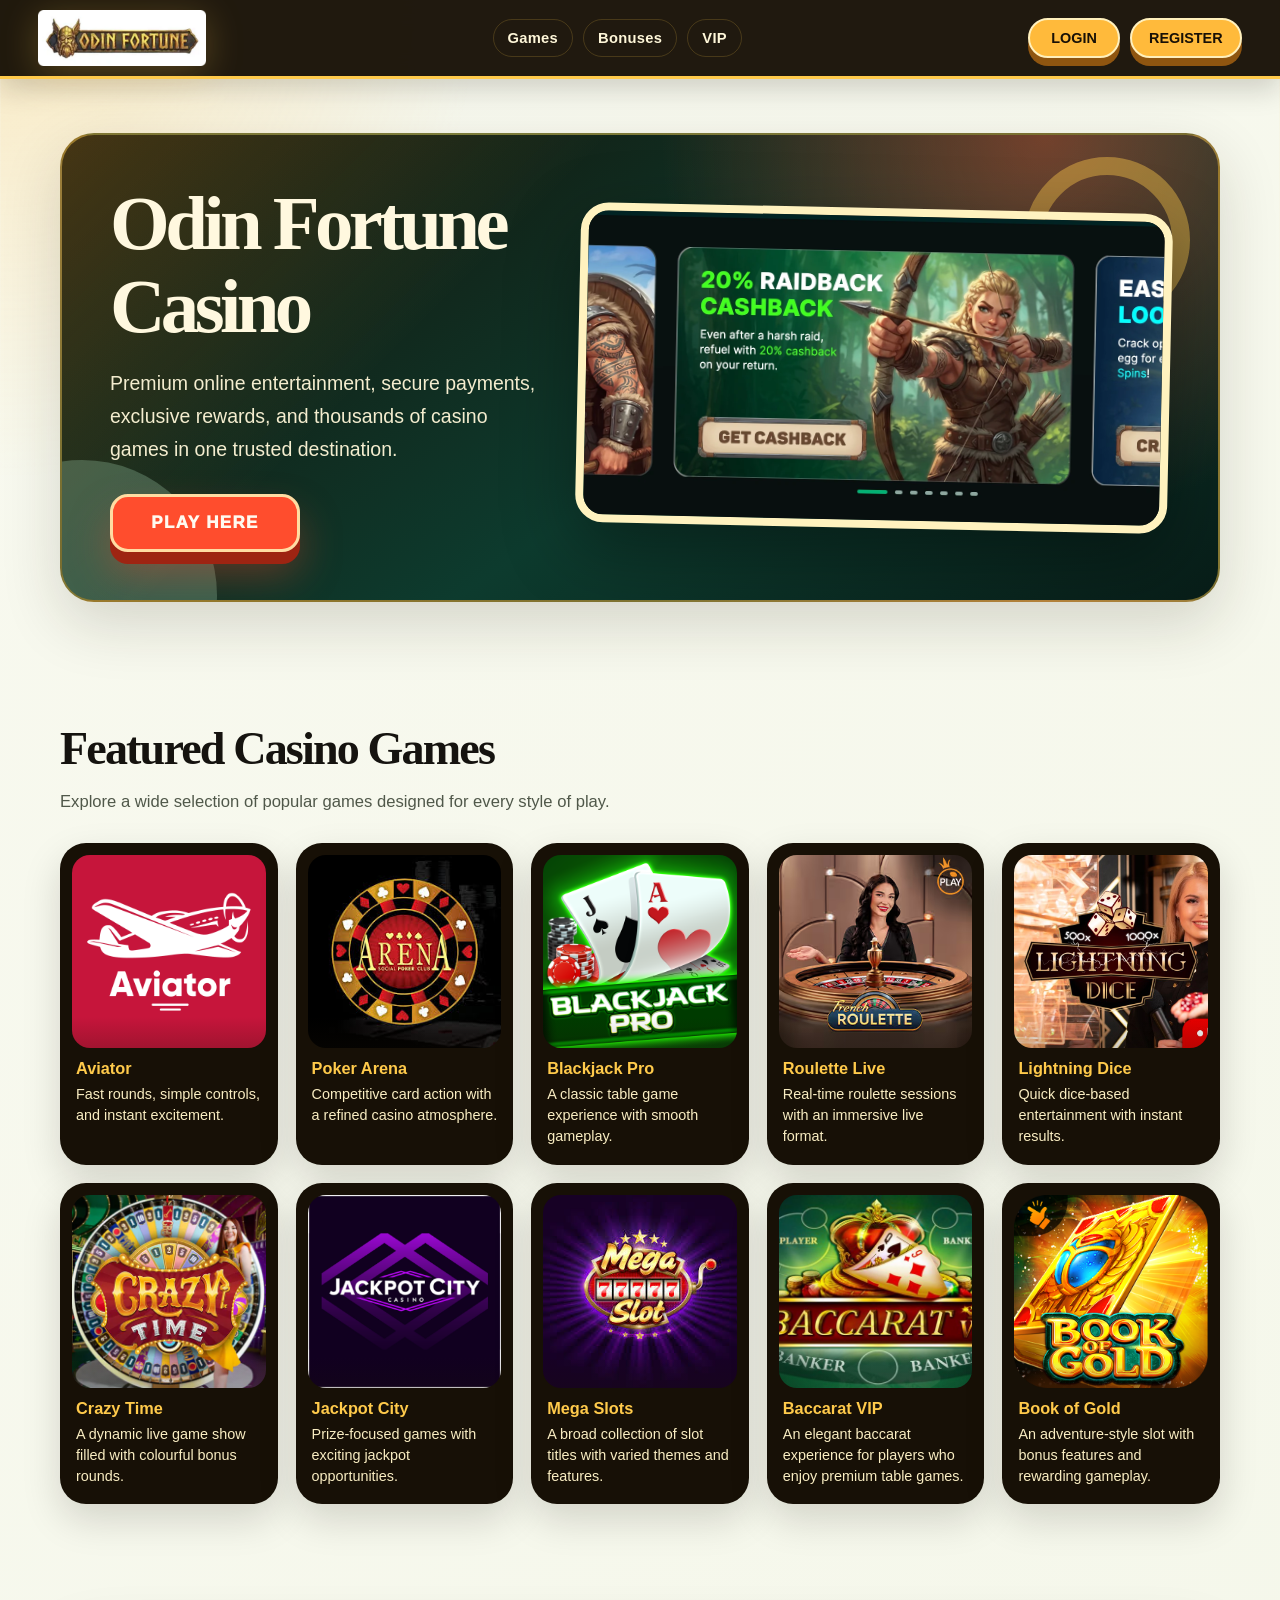
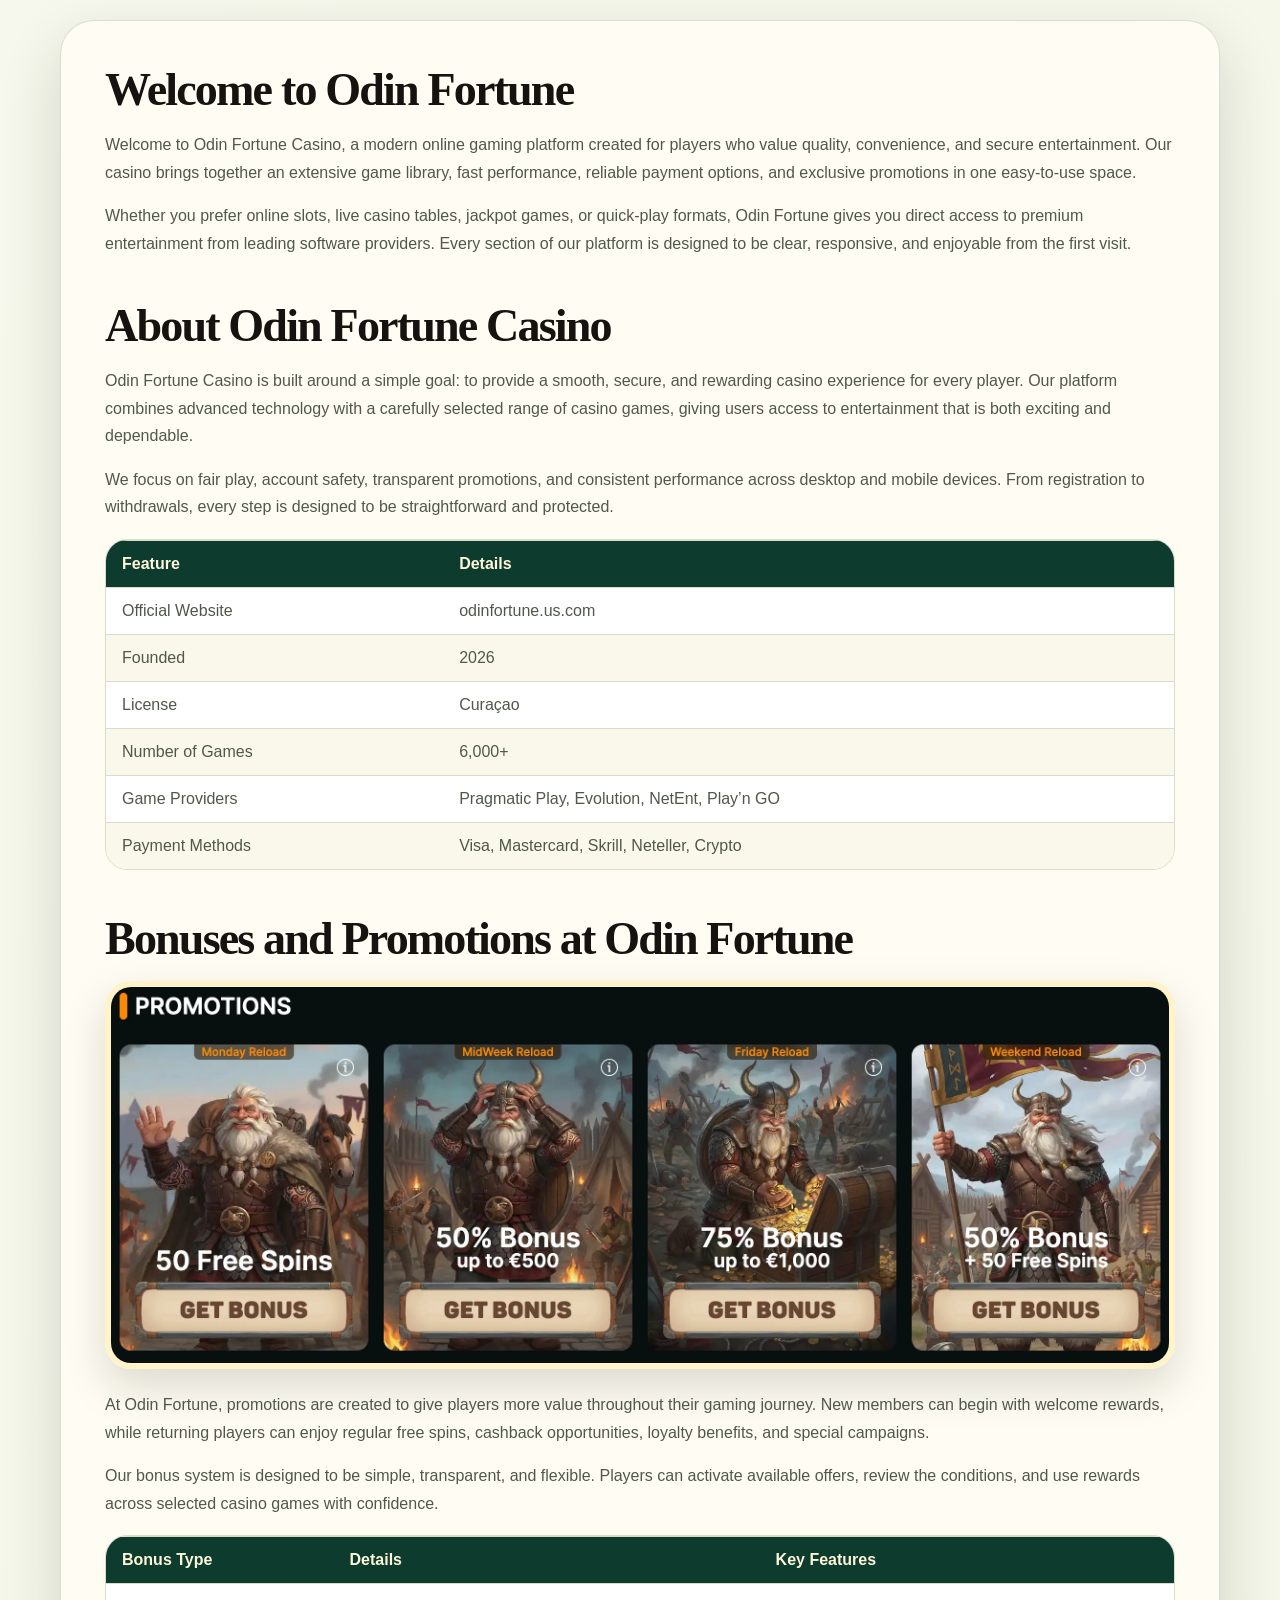
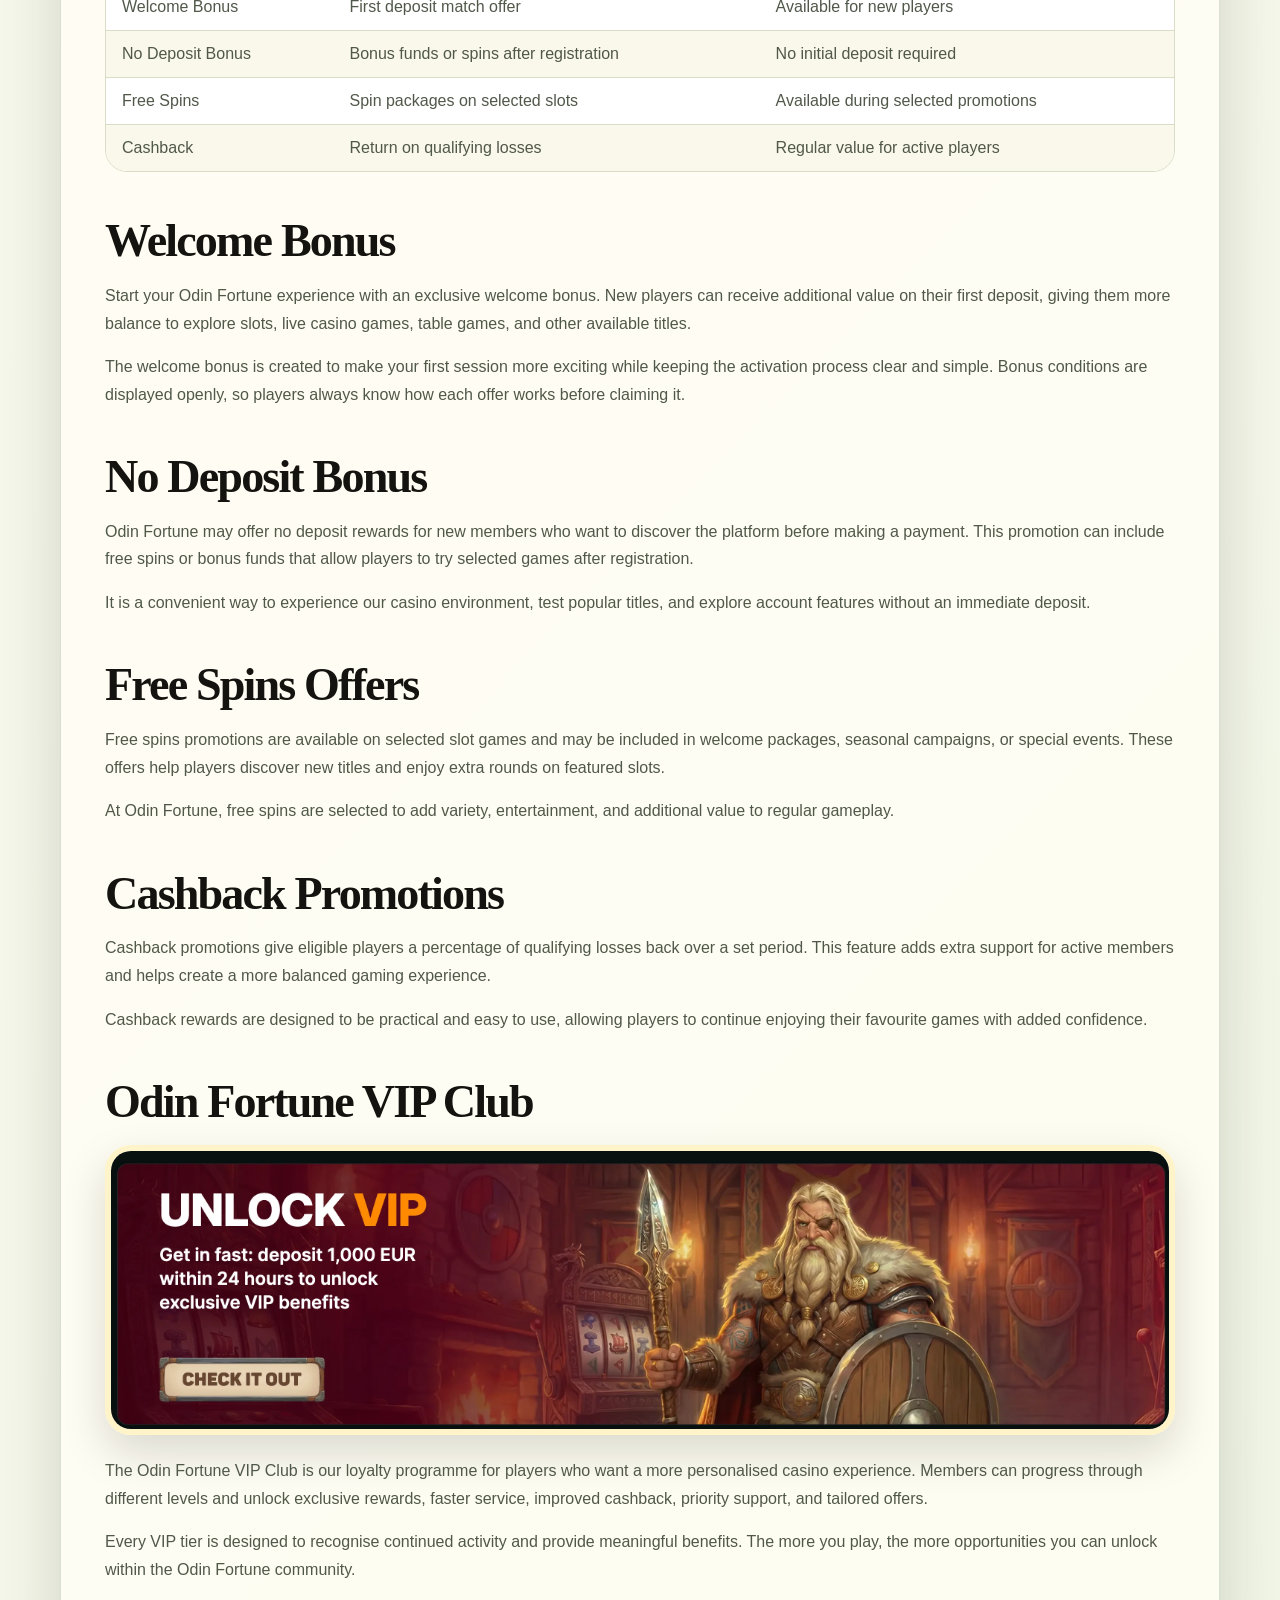
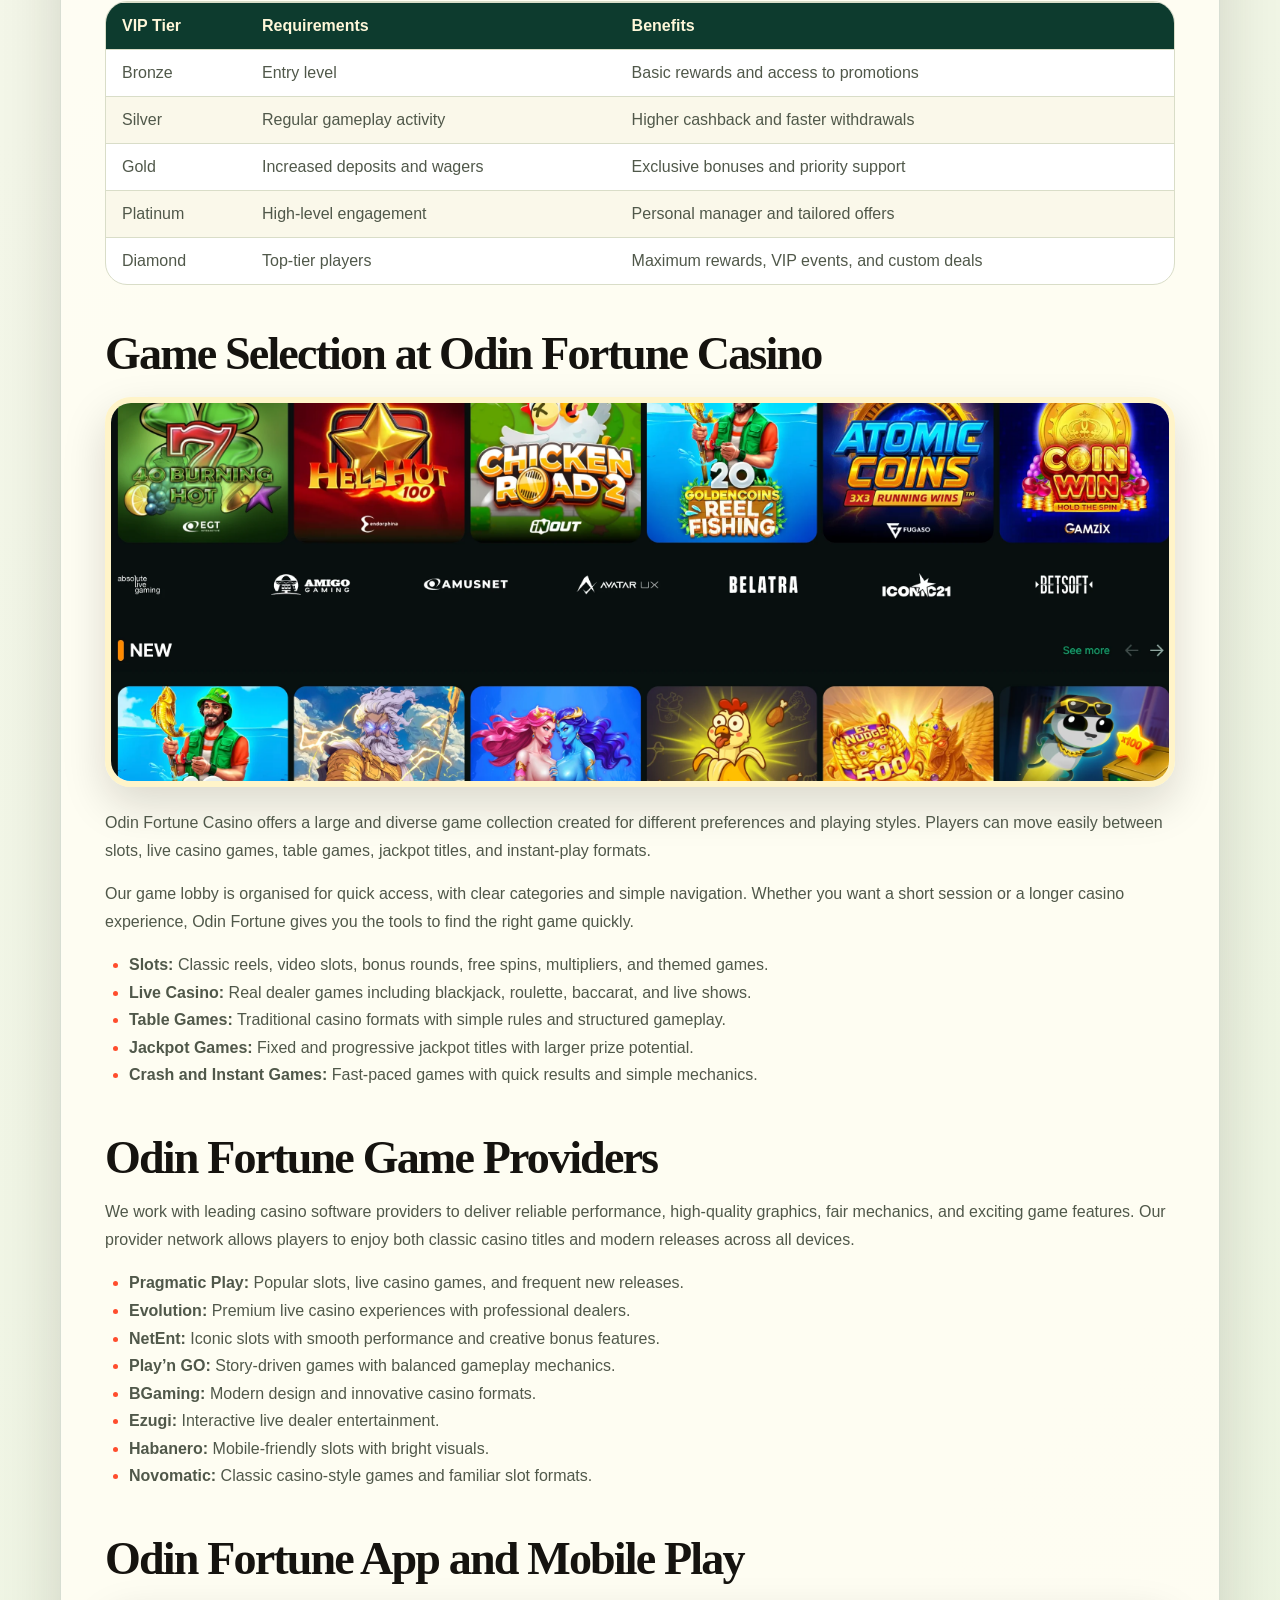
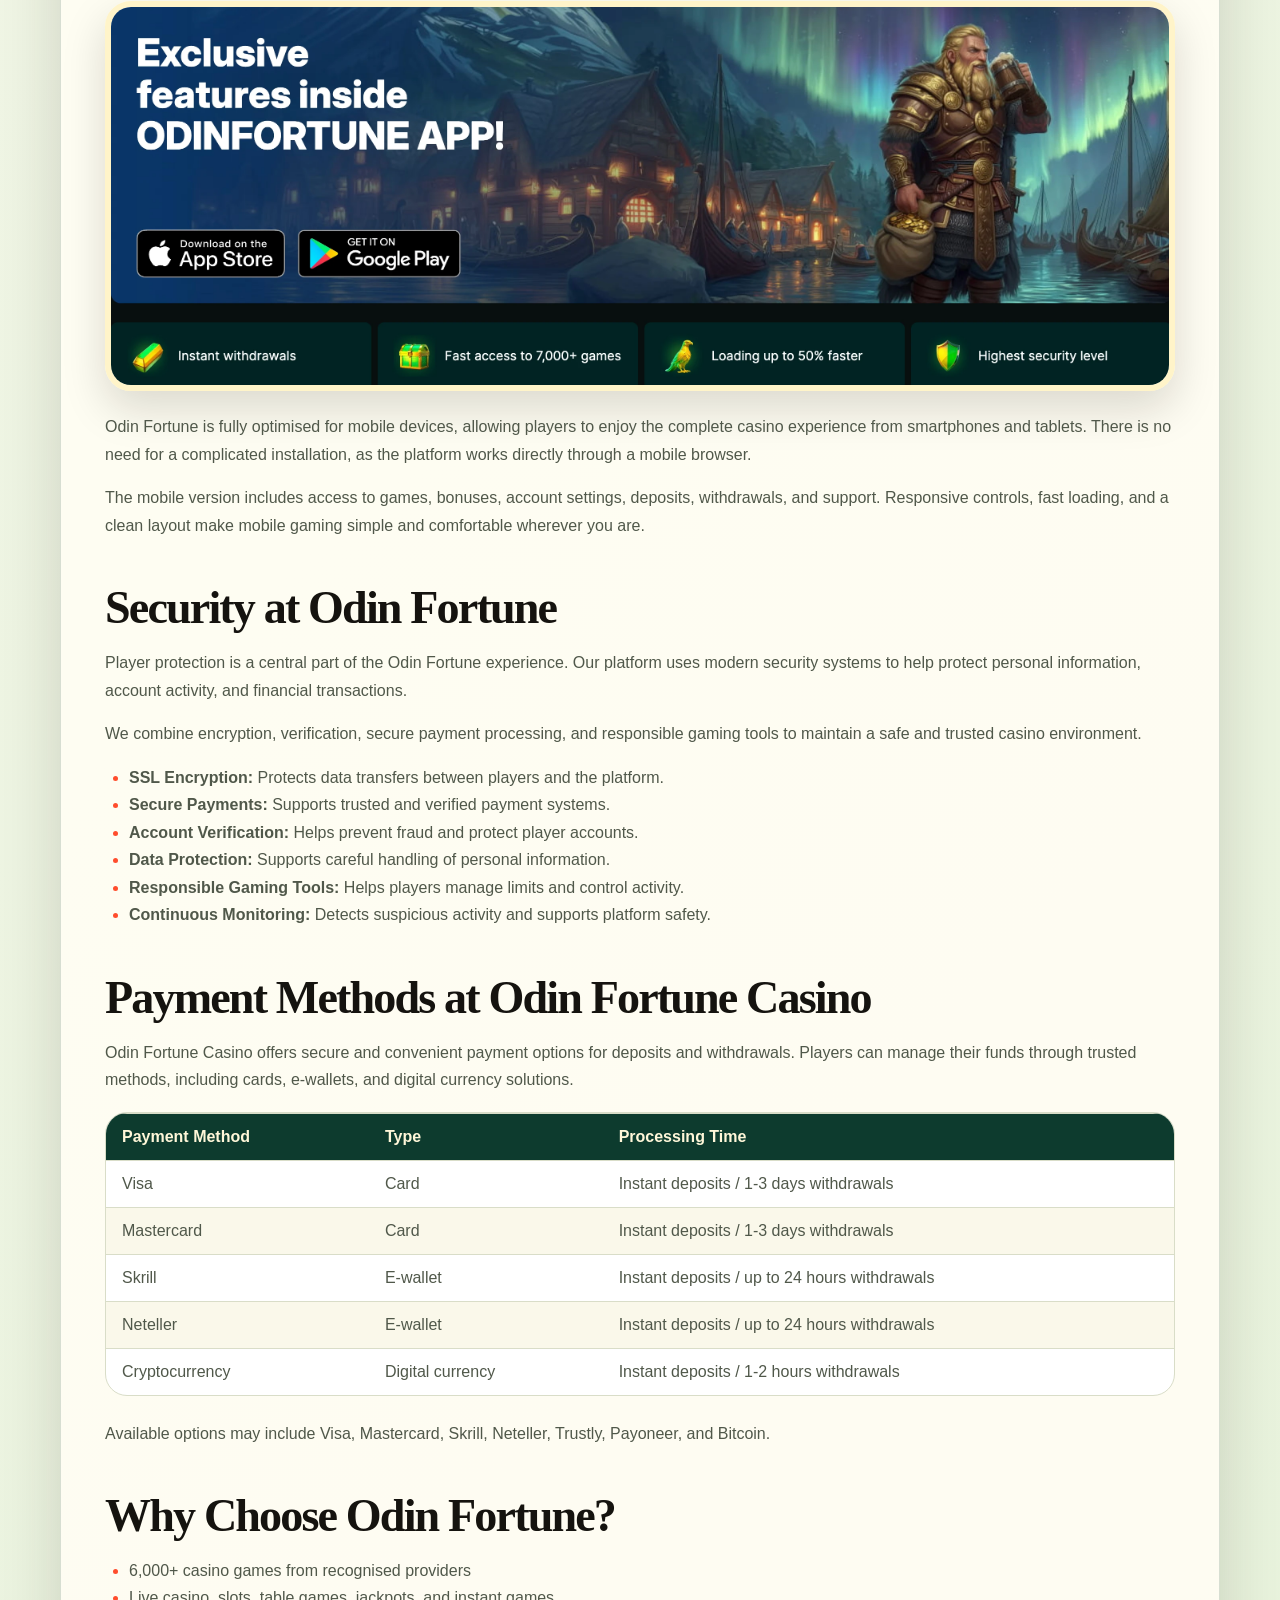
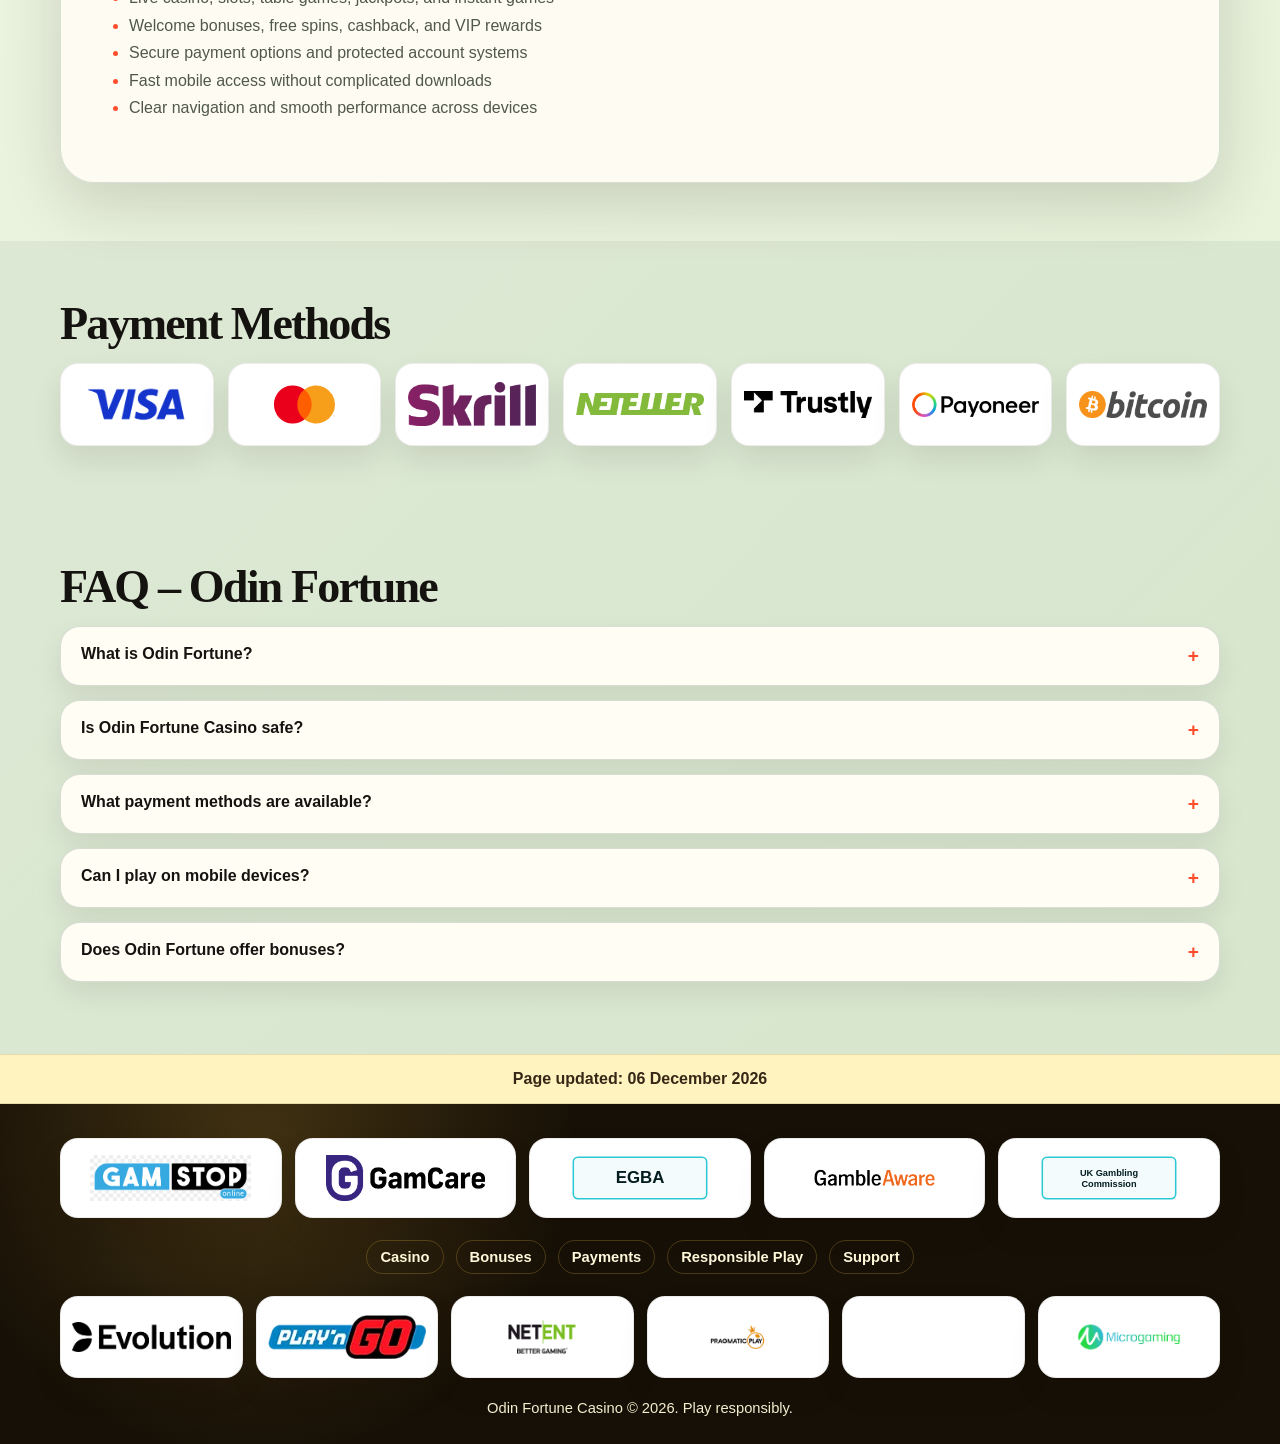
==== en-gb/index.html @ dbdcb229 "feat: publish Odin Fortune casino drop2" ====
<!DOCTYPE html>
<html lang="en">
<head>
  <meta charset="UTF-8">
  <meta name="viewport" content="width=device-width, initial-scale=1.0">
  <meta name="description" content="Premium online entertainment, secure payments, exclusive rewards, and thousands of casino games in one trusted destination.">
  <title>Odin Fortune Casino Official</title>
  <link rel="canonical" href="/en-gb/">
  <link rel="icon" type="image/x-icon" href="../odinfortune images/favicon_1768570537.ico">
  <link rel="stylesheet" href="../styles.css">
</head>
<body>
  <header class="site-header">
    <div class="header-inner">
      <a href="/go/" class="logo-link" aria-label="Odin Fortune home">
        <img src="../odinfortune images/odinfortune logo.webp" alt="Odin Fortune Casino logo" class="logo">
      </a>

      <nav class="main-nav" aria-label="Primary navigation">
        <a href="/go/">Games</a>
        <a href="/go/">Bonuses</a>
        <a href="/go/">VIP</a>
      </nav>

      <div class="header-buttons">
        <a id="login" href="/go/" class="header-btn">Login</a>
        <a href="/go/" class="header-btn">Register</a>
      </div>
    </div>
  </header>

  <main>
    <section class="hero">
      <div class="container hero-shell">
        <div class="hero-copy">
          <h1>Odin Fortune Casino</h1>
          <p>Premium online entertainment, secure payments, exclusive rewards, and thousands of casino games in one trusted destination.</p>
          <div class="cta-wrap">
            <a href="/go/" class="cta-btn">Play Here</a>
          </div>
        </div>
        <img src="../odinfortune images/odinfortune.webp" alt="Odin Fortune Casino hero banner" class="hero-banner">
      </div>
    </section>

    <section id="games" class="games-section">
      <div class="container">
        <h2>Featured Casino Games</h2>
        <p class="section-lead">Explore a wide selection of popular games designed for every style of play.</p>
        <div class="games-grid">
          <article class="game-card"><img src="../game images/aviatorlogo.png" alt="Aviator game"><h3>Aviator</h3><p>Fast rounds, simple controls, and instant excitement.</p></article>
          <article class="game-card"><img src="../game images/poker arena.jpeg" alt="Poker Arena game"><h3>Poker Arena</h3><p>Competitive card action with a refined casino atmosphere.</p></article>
          <article class="game-card"><img src="../game images/blackjackpro.png" alt="Blackjack Pro game"><h3>Blackjack Pro</h3><p>A classic table game experience with smooth gameplay.</p></article>
          <article class="game-card"><img src="../game images/roulette live.avif" alt="Roulette Live game"><h3>Roulette Live</h3><p>Real-time roulette sessions with an immersive live format.</p></article>
          <article class="game-card"><img src="../game images/lightning dice.jpg" alt="Lightning Dice game"><h3>Lightning Dice</h3><p>Quick dice-based entertainment with instant results.</p></article>
          <article class="game-card"><img src="../game images/crazytime.webp" alt="Crazy Time game"><h3>Crazy Time</h3><p>A dynamic live game show filled with colourful bonus rounds.</p></article>
          <article class="game-card"><img src="../game images/jackpotcity.webp" alt="Jackpot City game"><h3>Jackpot City</h3><p>Prize-focused games with exciting jackpot opportunities.</p></article>
          <article class="game-card"><img src="../game images/megaslots.jpeg" alt="Mega Slots game"><h3>Mega Slots</h3><p>A broad collection of slot titles with varied themes and features.</p></article>
          <article class="game-card"><img src="../game images/baccaratvip.jpg" alt="Baccarat VIP game"><h3>Baccarat VIP</h3><p>An elegant baccarat experience for players who enjoy premium table games.</p></article>
          <article class="game-card"><img src="../game images/bookofgold.png" alt="Book of Gold game"><h3>Book of Gold</h3><p>An adventure-style slot with bonus features and rewarding gameplay.</p></article>
        </div>
      </div>
    </section>

    <section class="seo-section">
      <div class="container">
        <h2>Welcome to Odin Fortune</h2>
              <p>Welcome to Odin Fortune Casino, a modern online gaming platform created for players who value quality, convenience, and secure entertainment. Our casino brings together an extensive game library, fast performance, reliable payment options, and exclusive promotions in one easy-to-use space.</p>
              <p>Whether you prefer online slots, live casino tables, jackpot games, or quick-play formats, Odin Fortune gives you direct access to premium entertainment from leading software providers. Every section of our platform is designed to be clear, responsive, and enjoyable from the first visit.</p>
        
        <h2>About Odin Fortune Casino</h2>
              <p>Odin Fortune Casino is built around a simple goal: to provide a smooth, secure, and rewarding casino experience for every player. Our platform combines advanced technology with a carefully selected range of casino games, giving users access to entertainment that is both exciting and dependable.</p>
              <p>We focus on fair play, account safety, transparent promotions, and consistent performance across desktop and mobile devices. From registration to withdrawals, every step is designed to be straightforward and protected.</p>
        
        
              <div class="table-wrap">
                  <table>
                <tr>
                  <th>Feature</th>
                  <th>Details</th>
                </tr>
                <tr>
                  <td>Official Website</td>
                  <td>odinfortune.us.com</td>
                </tr>
                <tr>
                  <td>Founded</td>
                  <td>2026</td>
                </tr>
                <tr>
                  <td>License</td>
                  <td>Curaçao</td>
                </tr>
                <tr>
                  <td>Number of Games</td>
                  <td>6,000+</td>
                </tr>
                <tr>
                  <td>Game Providers</td>
                  <td>Pragmatic Play, Evolution, NetEnt, Play’n GO</td>
                </tr>
                <tr>
                  <td>Payment Methods</td>
                  <td>Visa, Mastercard, Skrill, Neteller, Crypto</td>
                </tr>
              </table>
                </div>
        
        <h2>Bonuses and Promotions at Odin Fortune</h2>
                <figure class="content-image-wrap">
                  <img src="../odinfortune images/odinfortune bonuses.webp" alt="Odin Fortune bonuses" class="content-image">
                </figure>
              <p>At Odin Fortune, promotions are created to give players more value throughout their gaming journey. New members can begin with welcome rewards, while returning players can enjoy regular free spins, cashback opportunities, loyalty benefits, and special campaigns.</p>
              <p>Our bonus system is designed to be simple, transparent, and flexible. Players can activate available offers, review the conditions, and use rewards across selected casino games with confidence.</p>
        
        
              <div class="table-wrap">
                  <table>
                <tr>
                  <th>Bonus Type</th>
                  <th>Details</th>
                  <th>Key Features</th>
                </tr>
                <tr>
                  <td>Welcome Bonus</td>
                  <td>First deposit match offer</td>
                  <td>Available for new players</td>
                </tr>
                <tr>
                  <td>No Deposit Bonus</td>
                  <td>Bonus funds or spins after registration</td>
                  <td>No initial deposit required</td>
                </tr>
                <tr>
                  <td>Free Spins</td>
                  <td>Spin packages on selected slots</td>
                  <td>Available during selected promotions</td>
                </tr>
                <tr>
                  <td>Cashback</td>
                  <td>Return on qualifying losses</td>
                  <td>Regular value for active players</td>
                </tr>
              </table>
                </div>
        
        <h2>Welcome Bonus</h2>
              <p>Start your Odin Fortune experience with an exclusive welcome bonus. New players can receive additional value on their first deposit, giving them more balance to explore slots, live casino games, table games, and other available titles.</p>
              <p>The welcome bonus is created to make your first session more exciting while keeping the activation process clear and simple. Bonus conditions are displayed openly, so players always know how each offer works before claiming it.</p>
        
        <h2>No Deposit Bonus</h2>
              <p>Odin Fortune may offer no deposit rewards for new members who want to discover the platform before making a payment. This promotion can include free spins or bonus funds that allow players to try selected games after registration.</p>
              <p>It is a convenient way to experience our casino environment, test popular titles, and explore account features without an immediate deposit.</p>
        
        <h2>Free Spins Offers</h2>
              <p>Free spins promotions are available on selected slot games and may be included in welcome packages, seasonal campaigns, or special events. These offers help players discover new titles and enjoy extra rounds on featured slots.</p>
              <p>At Odin Fortune, free spins are selected to add variety, entertainment, and additional value to regular gameplay.</p>
        
        <h2>Cashback Promotions</h2>
              <p>Cashback promotions give eligible players a percentage of qualifying losses back over a set period. This feature adds extra support for active members and helps create a more balanced gaming experience.</p>
              <p>Cashback rewards are designed to be practical and easy to use, allowing players to continue enjoying their favourite games with added confidence.</p>
        
        <h2>Odin Fortune VIP Club</h2>
                <figure class="content-image-wrap">
                  <img src="../odinfortune images/odinfortune vip club.webp" alt="Odin Fortune VIP Club" class="content-image">
                </figure>
              <p>The Odin Fortune VIP Club is our loyalty programme for players who want a more personalised casino experience. Members can progress through different levels and unlock exclusive rewards, faster service, improved cashback, priority support, and tailored offers.</p>
              <p>Every VIP tier is designed to recognise continued activity and provide meaningful benefits. The more you play, the more opportunities you can unlock within the Odin Fortune community.</p>
        
        
              <div class="table-wrap">
                  <table>
                <tr>
                  <th>VIP Tier</th>
                  <th>Requirements</th>
                  <th>Benefits</th>
                </tr>
                <tr>
                  <td>Bronze</td>
                  <td>Entry level</td>
                  <td>Basic rewards and access to promotions</td>
                </tr>
                <tr>
                  <td>Silver</td>
                  <td>Regular gameplay activity</td>
                  <td>Higher cashback and faster withdrawals</td>
                </tr>
                <tr>
                  <td>Gold</td>
                  <td>Increased deposits and wagers</td>
                  <td>Exclusive bonuses and priority support</td>
                </tr>
                <tr>
                  <td>Platinum</td>
                  <td>High-level engagement</td>
                  <td>Personal manager and tailored offers</td>
                </tr>
                <tr>
                  <td>Diamond</td>
                  <td>Top-tier players</td>
                  <td>Maximum rewards, VIP events, and custom deals</td>
                </tr>
              </table>
                </div>
        
        <h2>Game Selection at Odin Fortune Casino</h2>
                <figure class="content-image-wrap">
                  <img src="../odinfortune images/odinfortune game selection.webp" alt="Odin Fortune game selection" class="content-image">
                </figure>
              <p>Odin Fortune Casino offers a large and diverse game collection created for different preferences and playing styles. Players can move easily between slots, live casino games, table games, jackpot titles, and instant-play formats.</p>
              <p>Our game lobby is organised for quick access, with clear categories and simple navigation. Whether you want a short session or a longer casino experience, Odin Fortune gives you the tools to find the right game quickly.</p>
        
        
              <ul>
                <li><strong>Slots:</strong> Classic reels, video slots, bonus rounds, free spins, multipliers, and themed games.</li>
                <li><strong>Live Casino:</strong> Real dealer games including blackjack, roulette, baccarat, and live shows.</li>
                <li><strong>Table Games:</strong> Traditional casino formats with simple rules and structured gameplay.</li>
                <li><strong>Jackpot Games:</strong> Fixed and progressive jackpot titles with larger prize potential.</li>
                <li><strong>Crash and Instant Games:</strong> Fast-paced games with quick results and simple mechanics.</li>
              </ul>
        
        <h2>Odin Fortune Game Providers</h2>
              <p>We work with leading casino software providers to deliver reliable performance, high-quality graphics, fair mechanics, and exciting game features. Our provider network allows players to enjoy both classic casino titles and modern releases across all devices.</p>
        
        
              <ul>
                <li><strong>Pragmatic Play:</strong> Popular slots, live casino games, and frequent new releases.</li>
                <li><strong>Evolution:</strong> Premium live casino experiences with professional dealers.</li>
                <li><strong>NetEnt:</strong> Iconic slots with smooth performance and creative bonus features.</li>
                <li><strong>Play’n GO:</strong> Story-driven games with balanced gameplay mechanics.</li>
                <li><strong>BGaming:</strong> Modern design and innovative casino formats.</li>
                <li><strong>Ezugi:</strong> Interactive live dealer entertainment.</li>
                <li><strong>Habanero:</strong> Mobile-friendly slots with bright visuals.</li>
                <li><strong>Novomatic:</strong> Classic casino-style games and familiar slot formats.</li>
              </ul>
        
        <h2>Odin Fortune App and Mobile Play</h2>
                <figure class="content-image-wrap">
                  <img src="../odinfortune images/odinfortune app.webp" alt="Odin Fortune mobile app" class="content-image">
                </figure>
              <p>Odin Fortune is fully optimised for mobile devices, allowing players to enjoy the complete casino experience from smartphones and tablets. There is no need for a complicated installation, as the platform works directly through a mobile browser.</p>
              <p>The mobile version includes access to games, bonuses, account settings, deposits, withdrawals, and support. Responsive controls, fast loading, and a clean layout make mobile gaming simple and comfortable wherever you are.</p>
        
        <h2>Security at Odin Fortune</h2>
              <p>Player protection is a central part of the Odin Fortune experience. Our platform uses modern security systems to help protect personal information, account activity, and financial transactions.</p>
              <p>We combine encryption, verification, secure payment processing, and responsible gaming tools to maintain a safe and trusted casino environment.</p>
        
        
              <ul>
                <li><strong>SSL Encryption:</strong> Protects data transfers between players and the platform.</li>
                <li><strong>Secure Payments:</strong> Supports trusted and verified payment systems.</li>
                <li><strong>Account Verification:</strong> Helps prevent fraud and protect player accounts.</li>
                <li><strong>Data Protection:</strong> Supports careful handling of personal information.</li>
                <li><strong>Responsible Gaming Tools:</strong> Helps players manage limits and control activity.</li>
                <li><strong>Continuous Monitoring:</strong> Detects suspicious activity and supports platform safety.</li>
              </ul>
        
        <h2>Payment Methods at Odin Fortune Casino</h2>
              <p>Odin Fortune Casino offers secure and convenient payment options for deposits and withdrawals. Players can manage their funds through trusted methods, including cards, e-wallets, and digital currency solutions.</p>
        
        
              <div class="table-wrap">
                  <table>
                <tr>
                  <th>Payment Method</th>
                  <th>Type</th>
                  <th>Processing Time</th>
                </tr>
                <tr>
                  <td>Visa</td>
                  <td>Card</td>
                  <td>Instant deposits / 1-3 days withdrawals</td>
                </tr>
                <tr>
                  <td>Mastercard</td>
                  <td>Card</td>
                  <td>Instant deposits / 1-3 days withdrawals</td>
                </tr>
                <tr>
                  <td>Skrill</td>
                  <td>E-wallet</td>
                  <td>Instant deposits / up to 24 hours withdrawals</td>
                </tr>
                <tr>
                  <td>Neteller</td>
                  <td>E-wallet</td>
                  <td>Instant deposits / up to 24 hours withdrawals</td>
                </tr>
                <tr>
                  <td>Cryptocurrency</td>
                  <td>Digital currency</td>
                  <td>Instant deposits / 1-2 hours withdrawals</td>
                </tr>
              </table>
                </div>
        
        
              <p>Available options may include Visa, Mastercard, Skrill, Neteller, Trustly, Payoneer, and Bitcoin.</p>
        
        <h2>Why Choose Odin Fortune?</h2>
              <ul>
                <li>6,000+ casino games from recognised providers</li>
                <li>Live casino, slots, table games, jackpots, and instant games</li>
                <li>Welcome bonuses, free spins, cashback, and VIP rewards</li>
                <li>Secure payment options and protected account systems</li>
                <li>Fast mobile access without complicated downloads</li>
                <li>Clear navigation and smooth performance across devices</li>
              </ul>
      </div>
    </section>

    <section id="payments" class="payments-section">
      <div class="container">
        <h2>Payment Methods</h2>
        <div class="payments-grid">
          <img src="../payment methods/visa-method.png" alt="Visa">
          <img src="../payment methods/mastercard-method.svg" alt="Mastercard">
          <img src="../payment methods/skrill-method.png" alt="Skrill">
          <img src="../payment methods/neteller-method.png" alt="Neteller">
          <img src="../payment methods/trustly-method.webp" alt="Trustly">
          <img src="../payment methods/payoneer-method.png" alt="Payoneer">
          <img src="../payment methods/bitcoin-method.png" alt="Bitcoin">
        </div>
      </div>
    </section>

    <section class="faq-section">
      <div class="container">
        <h2>FAQ – Odin Fortune</h2>

        <div class="faq-item">
          <button class="faq-question" aria-expanded="false">What is Odin Fortune?</button>
          <div class="faq-answer">
            <p>Odin Fortune is an online casino platform offering slots, live dealer games, table games, jackpot titles, and fast-play casino formats.</p>
          </div>
        </div>

        <div class="faq-item">
          <button class="faq-question" aria-expanded="false">Is Odin Fortune Casino safe?</button>
          <div class="faq-answer">
            <p>Yes. Odin Fortune uses encryption, secure payment systems, account verification, and monitoring tools to support player safety.</p>
          </div>
        </div>

        <div class="faq-item">
          <button class="faq-question" aria-expanded="false">What payment methods are available?</button>
          <div class="faq-answer">
            <p>Players can use selected card payments, e-wallets, and cryptocurrency options, depending on availability.</p>
          </div>
        </div>

        <div class="faq-item">
          <button class="faq-question" aria-expanded="false">Can I play on mobile devices?</button>
          <div class="faq-answer">
            <p>Yes. Odin Fortune Casino is optimised for smartphones and tablets through a mobile browser.</p>
          </div>
        </div>

        <div class="faq-item">
          <button class="faq-question" aria-expanded="false">Does Odin Fortune offer bonuses?</button>
          <div class="faq-answer">
            <p>Yes. Odin Fortune offers welcome rewards, free spins, cashback promotions, no deposit offers, and VIP benefits.</p>
          </div>
        </div>
      </div>
    </section>
  </main>

  <section class="updated-strip">
    <p>Page updated: <span id="updatedDate"></span></p>
  </section>

  <footer class="site-footer">
    <div class="container">
      <div class="trust-badges">
        <a href="/go/" target="_blank" rel="noopener noreferrer"><img src="../trust badges/gamstop.png" alt="Gamstop"></a>
        <a href="/go/" target="_blank" rel="noopener noreferrer"><img src="../trust badges/GamCare.png" alt="GamCare"></a>
        <a href="/go/" target="_blank" rel="noopener noreferrer"><img src="../trust badges/egba.svg" alt="EGBA"></a>
        <a href="/go/" target="_blank" rel="noopener noreferrer"><img src="../trust badges/gambleaware.png" alt="BeGambleAware"></a>
        <a href="/go/" target="_blank" rel="noopener noreferrer"><img src="../trust badges/uk-gambling-commission.svg" alt="UK Gambling Commission"></a>
      </div>

      <nav class="footer-links" aria-label="Footer links">
        <a href="/go/">Casino</a>
        <a href="/go/">Bonuses</a>
        <a href="/go/">Payments</a>
        <a href="/go/">Responsible Play</a>
        <a href="/go/">Support</a>
      </nav>

      <div class="providers-grid">
        <img src="../providers/evolution.png" alt="Evolution">
        <img src="../providers/playngo.webp" alt="Play'n GO">
        <img src="../providers/netentlogo.png" alt="NetEnt">
        <img src="../providers/pragmatic-play-logo-png.png" alt="Pragmatic Play">
        <img src="../providers/quickspin.png" alt="Quickspin">
        <img src="../providers/microgaming-logo.png" alt="Microgaming">
      </div>

      <p class="copyright">Odin Fortune Casino &copy; 2026. Play responsibly.</p>
    </div>
  </footer>

  <script src="../script.js"></script>
</body>
</html>
---- styles.css ----
:root {
  --header-footer-color: #171006;
  --header-btn-color: #ffba3b;
  --cta-color: #ff4d2d;
  --main-bg: #f3f6e8;
  --ink: #15130f;
  --muted: #50584a;
  --card-bg: #fffdf4;
  --line-soft: #d9ddc8;
  --forest: #0d3b2e;
  --mint: #bff6d0;
  --gold: #ffca4b;
  --coral: #ff4d2d;
  --shadow: 0 22px 60px rgba(39, 34, 19, 0.16);
}

* {
  box-sizing: border-box;
}

html,
body {
  margin: 0;
  padding: 0;
  font-family: "Avenir Next", "Gill Sans", "Trebuchet MS", sans-serif;
  background:
    radial-gradient(circle at top left, rgba(255, 186, 59, 0.24), transparent 30rem),
    linear-gradient(135deg, #f8f9ef 0%, var(--main-bg) 46%, #e4f1d8 100%);
  color: var(--ink);
  scroll-behavior: smooth;
}

body::before {
  content: "";
  position: fixed;
  inset: 0;
  z-index: -1;
  pointer-events: none;
  opacity: 0.24;
  background-image:
    linear-gradient(30deg, rgba(13, 59, 46, 0.12) 12%, transparent 12.5%, transparent 87%, rgba(13, 59, 46, 0.12) 87.5%, rgba(13, 59, 46, 0.12)),
    linear-gradient(150deg, rgba(13, 59, 46, 0.12) 12%, transparent 12.5%, transparent 87%, rgba(13, 59, 46, 0.12) 87.5%, rgba(13, 59, 46, 0.12));
  background-size: 46px 80px;
}

img {
  display: block;
  max-width: 100%;
  height: auto;
}

a {
  color: inherit;
  text-decoration: none;
}

.container {
  width: min(1160px, 92%);
  margin: 0 auto;
}

.site-header {
  position: sticky;
  top: 0;
  z-index: 50;
  background: rgba(23, 16, 6, 0.96);
  border-bottom: 3px solid var(--gold);
  box-shadow: 0 10px 28px rgba(23, 16, 6, 0.18);
  backdrop-filter: blur(12px);
}

.header-inner {
  width: min(1220px, 94%);
  min-height: 76px;
  margin: 0 auto;
  padding: 10px 0;
  display: flex;
  align-items: center;
  justify-content: space-between;
  gap: 18px;
}

.logo {
  width: 168px;
  max-height: 56px;
  object-fit: contain;
  filter: drop-shadow(0 7px 18px rgba(255, 202, 75, 0.24));
}

.main-nav,
.header-buttons,
.footer-links {
  display: flex;
  align-items: center;
}

.main-nav {
  gap: 10px;
}

.main-nav a {
  color: #fff7d9;
  padding: 10px 14px;
  border: 1px solid rgba(255, 202, 75, 0.18);
  border-radius: 999px;
  font-size: 0.92rem;
  font-weight: 800;
  letter-spacing: 0.02em;
  transition: color 0.2s ease, background 0.2s ease, transform 0.2s ease;
}

.main-nav a:hover {
  color: var(--ink);
  background: var(--gold);
  transform: translateY(-1px);
}

.header-buttons {
  gap: 10px;
}

.header-btn {
  display: inline-flex;
  align-items: center;
  justify-content: center;
  min-width: 92px;
  padding: 11px 17px;
  border-radius: 999px;
  border: 2px solid #fff0bd;
  background: var(--header-btn-color);
  color: #171006;
  font-size: 0.9rem;
  font-weight: 900;
  line-height: 1;
  text-transform: uppercase;
  box-shadow: 0 8px 0 #8f5510;
  transition: transform 0.2s ease, box-shadow 0.2s ease;
}

.header-btn:hover {
  transform: translateY(3px);
  box-shadow: 0 5px 0 #8f5510;
}

main section {
  padding: 58px 0;
}

.hero {
  padding: 54px 0 64px;
}

.hero-shell {
  position: relative;
  display: grid;
  grid-template-columns: minmax(0, 0.85fr) minmax(360px, 1.15fr);
  align-items: center;
  gap: 30px;
  overflow: hidden;
  padding: clamp(24px, 4vw, 48px);
  border: 2px solid rgba(255, 202, 75, 0.46);
  border-radius: 34px;
  background:
    linear-gradient(135deg, rgba(255, 202, 75, 0.2), transparent 34%),
    radial-gradient(circle at 85% 0%, rgba(255, 77, 45, 0.42), transparent 24rem),
    linear-gradient(145deg, #171006 0%, #0d3b2e 58%, #081d18 100%);
  color: #fff8df;
  box-shadow: var(--shadow);
}

.hero-shell::before,
.hero-shell::after {
  content: "";
  position: absolute;
  pointer-events: none;
  border-radius: 999px;
}

.hero-shell::before {
  width: 270px;
  height: 270px;
  left: -115px;
  bottom: -130px;
  background: rgba(191, 246, 208, 0.24);
}

.hero-shell::after {
  width: 130px;
  height: 130px;
  right: 28px;
  top: 22px;
  border: 18px solid rgba(255, 202, 75, 0.42);
}

.hero-copy {
  position: relative;
  z-index: 1;
}

h1,
h2,
h3 {
  line-height: 1.08;
}

h1,
h2 {
  font-family: Georgia, "Times New Roman", serif;
}

h1 {
  margin: 0 0 18px;
  font-size: clamp(2.25rem, 6vw, 5.2rem);
  letter-spacing: -0.06em;
}

.hero-copy p {
  max-width: 600px;
  margin: 0;
  color: #f4edcf;
  font-size: clamp(1rem, 1.8vw, 1.22rem);
  line-height: 1.7;
}

.hero-banner {
  position: relative;
  z-index: 1;
  width: 100%;
  min-height: 320px;
  max-height: 540px;
  object-fit: cover;
  border: 8px solid #fff2bf;
  border-radius: 28px;
  box-shadow: 0 24px 70px rgba(0, 0, 0, 0.34);
  transform: rotate(1.2deg);
}

.cta-wrap {
  margin-top: 28px;
}

.cta-btn {
  display: inline-flex;
  align-items: center;
  justify-content: center;
  min-width: 190px;
  padding: 16px 34px;
  border: 3px solid #ffdca3;
  border-radius: 18px;
  background: var(--cta-color);
  color: #fffaf0;
  font-size: 1.06rem;
  font-weight: 950;
  letter-spacing: 0.08em;
  text-transform: uppercase;
  box-shadow: 0 12px 0 #9e2412, 0 22px 42px rgba(255, 77, 45, 0.34);
  animation: pulseCta 1.75s infinite;
}

.cta-btn:hover {
  transform: translateY(3px);
  box-shadow: 0 8px 0 #9e2412, 0 17px 34px rgba(255, 77, 45, 0.32);
}

@keyframes pulseCta {
  0% {
    box-shadow: 0 12px 0 #9e2412, 0 0 0 0 rgba(255, 77, 45, 0.48);
  }
  70% {
    box-shadow: 0 12px 0 #9e2412, 0 0 0 18px rgba(255, 77, 45, 0);
  }
  100% {
    box-shadow: 0 12px 0 #9e2412, 0 0 0 0 rgba(255, 77, 45, 0);
  }
}

.games-section h2,
.seo-section h2,
.payments-section h2,
.reviews-section h2,
.faq-section h2 {
  margin: 0 0 14px;
  font-size: clamp(1.85rem, 3.6vw, 3.3rem);
  letter-spacing: -0.04em;
}

.section-lead,
.seo-section p,
.seo-section li,
.review-card p,
.faq-answer p {
  color: var(--muted);
  line-height: 1.72;
}

.section-lead {
  max-width: 660px;
  margin: 0 0 26px;
  font-size: 1.04rem;
}

.games-grid {
  display: grid;
  grid-template-columns: repeat(5, minmax(0, 1fr));
  gap: 18px;
}

.game-card {
  position: relative;
  overflow: hidden;
  min-height: 270px;
  padding: 12px;
  border: 0;
  border-radius: 26px;
  background: #171006;
  color: #fff8df;
  box-shadow: 0 16px 38px rgba(23, 16, 6, 0.15);
  transition: transform 0.24s ease, box-shadow 0.24s ease;
}

.game-card::after {
  content: "";
  position: absolute;
  inset: auto 12px 12px 12px;
  height: 42%;
  border-radius: 0 0 18px 18px;
  background: linear-gradient(0deg, rgba(23, 16, 6, 0.92), rgba(23, 16, 6, 0));
  pointer-events: none;
}

.game-card:hover {
  transform: translateY(-8px) rotate(-0.5deg);
  box-shadow: 0 24px 52px rgba(23, 16, 6, 0.23);
}

.game-card img {
  width: 100%;
  aspect-ratio: 1 / 1;
  object-fit: cover;
  border-radius: 18px;
}

.game-card h3,
.game-card p {
  position: relative;
  z-index: 1;
}

.game-card h3 {
  margin: 12px 4px 6px;
  font-size: 1.02rem;
  color: var(--gold);
}

.game-card p {
  margin: 0 4px 6px;
  color: #f9edc2;
  font-size: 0.9rem;
  line-height: 1.45;
}

.seo-section .container {
  padding: clamp(22px, 4vw, 44px);
  border: 1px solid rgba(13, 59, 46, 0.16);
  border-radius: 34px;
  background: rgba(255, 253, 244, 0.92);
  box-shadow: var(--shadow);
}

.seo-section h2:not(:first-child) {
  margin-top: 44px;
}

.seo-section h3 {
  margin: 26px 0 10px;
  font-size: 1.18rem;
}

.seo-section ul,
.seo-section ol {
  margin: 16px 0;
  padding-left: 24px;
}

.seo-section li::marker {
  color: var(--coral);
}

.content-image-wrap {
  margin: 18px 0 22px;
}

.content-image {
  width: 100%;
  max-height: 390px;
  object-fit: cover;
  border: 6px solid #fff4c9;
  border-radius: 26px;
  box-shadow: 0 18px 44px rgba(23, 16, 6, 0.15);
}

.table-wrap {
  overflow-x: auto;
  margin: 18px 0 24px;
  border: 1px solid var(--line-soft);
  border-radius: 22px;
  background: #ffffff;
  box-shadow: inset 0 0 0 1px rgba(255, 255, 255, 0.65);
}

table {
  width: 100%;
  min-width: 620px;
  border-collapse: collapse;
}

caption {
  padding: 14px 16px;
  text-align: left;
  font-weight: 900;
  color: var(--ink);
}

th,
td {
  padding: 14px 16px;
  text-align: left;
  border-top: 1px solid var(--line-soft);
}

th {
  background: #0d3b2e;
  color: #fff7d9;
  font-weight: 900;
}

td {
  color: var(--muted);
}

tr:nth-child(odd) td {
  background: #faf8ea;
}

.payments-section,
.faq-section {
  background: rgba(13, 59, 46, 0.06);
}

.payments-grid {
  display: grid;
  grid-template-columns: repeat(7, minmax(0, 1fr));
  gap: 14px;
}

.payments-grid img,
.providers-grid img,
.trust-badges a {
  background: #ffffff;
  border: 1px solid rgba(23, 16, 6, 0.08);
  border-radius: 18px;
  box-shadow: 0 14px 30px rgba(23, 16, 6, 0.09);
}

.payments-grid img {
  width: 100%;
  aspect-ratio: 1.85 / 1;
  padding: 12px;
  object-fit: contain;
}

.reviews-grid {
  display: grid;
  grid-template-columns: repeat(3, minmax(0, 1fr));
  gap: 18px;
}

.review-card {
  padding: 22px;
  border: 1px solid rgba(13, 59, 46, 0.18);
  border-radius: 24px;
  background: var(--card-bg);
  box-shadow: 0 16px 34px rgba(23, 16, 6, 0.1);
}

.review-card h3 {
  margin: 0 0 12px;
  color: var(--forest);
}

.review-card p {
  margin: 0;
}

.faq-item {
  overflow: hidden;
  margin-bottom: 14px;
  border: 1px solid rgba(13, 59, 46, 0.16);
  border-radius: 20px;
  background: #fffdf4;
  box-shadow: 0 12px 28px rgba(23, 16, 6, 0.08);
}

.faq-question {
  width: 100%;
  padding: 18px 20px;
  border: 0;
  background: transparent;
  color: var(--ink);
  cursor: pointer;
  font: inherit;
  font-weight: 900;
  text-align: left;
}

.faq-question::after {
  content: "+";
  float: right;
  color: var(--coral);
  font-size: 1.2rem;
}

.faq-item.active .faq-question::after {
  content: "-";
}

.faq-answer {
  max-height: 0;
  overflow: hidden;
  transition: max-height 0.25s ease;
}

.faq-answer p {
  margin: 0;
  padding: 0 20px 18px;
}

.faq-item.active .faq-answer {
  max-height: 520px;
}

.updated-strip {
  padding: 15px 10px;
  background: #fff3bf;
  border-top: 1px solid rgba(23, 16, 6, 0.1);
  border-bottom: 1px solid rgba(23, 16, 6, 0.1);
  text-align: center;
  color: #352817;
}

.updated-strip p {
  margin: 0;
  font-weight: 900;
}

.site-footer {
  padding: 34px 0 28px;
  background:
    radial-gradient(circle at 20% 10%, rgba(255, 202, 75, 0.18), transparent 20rem),
    var(--header-footer-color);
  color: #fff7d9;
}

.trust-badges,
.providers-grid {
  display: grid;
  gap: 13px;
}

.trust-badges {
  grid-template-columns: repeat(5, minmax(0, 1fr));
  margin-bottom: 22px;
}

.trust-badges a {
  min-height: 80px;
  display: flex;
  align-items: center;
  justify-content: center;
  padding: 12px;
}

.trust-badges img {
  max-height: 46px;
  object-fit: contain;
}

.footer-links {
  flex-wrap: wrap;
  justify-content: center;
  gap: 12px;
  margin-bottom: 22px;
}

.footer-links a {
  padding: 8px 13px;
  border: 1px solid rgba(255, 202, 75, 0.22);
  border-radius: 999px;
  color: #fff7d9;
  font-size: 0.92rem;
  font-weight: 850;
}

.providers-grid {
  grid-template-columns: repeat(6, minmax(0, 1fr));
  margin-bottom: 22px;
}

.providers-grid img {
  width: 100%;
  aspect-ratio: 2.2 / 1;
  padding: 11px;
  object-fit: contain;
}

.copyright {
  margin: 0;
  text-align: center;
  color: #f4edcf;
  font-size: 0.92rem;
}

@media (max-width: 1100px) {
  .hero-shell {
    grid-template-columns: 1fr;
  }

  .hero-banner {
    min-height: 260px;
    transform: none;
  }

  .games-grid {
    grid-template-columns: repeat(4, minmax(0, 1fr));
  }

  .payments-grid {
    grid-template-columns: repeat(4, minmax(0, 1fr));
  }

  .providers-grid {
    grid-template-columns: repeat(3, minmax(0, 1fr));
  }
}

@media (max-width: 780px) {
  .header-inner {
    min-height: 54px;
    padding: 6px 0;
    gap: 8px;
  }

  .main-nav {
    display: none;
  }

  .logo {
    width: 104px;
    max-height: 32px;
  }

  .header-buttons {
    gap: 6px;
  }

  .header-btn {
    min-width: 70px;
    padding: 7px 9px;
    border-width: 1px;
    border-radius: 10px;
    box-shadow: 0 4px 0 #8f5510;
    font-size: 0.72rem;
  }

  main section {
    padding: 38px 0;
  }

  .hero {
    padding: 24px 0 38px;
  }

  .hero-shell,
  .seo-section .container {
    width: min(94%, 1160px);
    border-radius: 22px;
    padding: 20px;
  }

  h1 {
    font-size: clamp(2.05rem, 12vw, 3.4rem);
  }

  .hero-banner {
    min-height: 210px;
    border-width: 5px;
    border-radius: 18px;
  }

  .cta-btn {
    min-width: 0;
    width: 100%;
    padding: 14px 20px;
  }

  .games-grid {
    grid-template-columns: repeat(2, minmax(0, 1fr));
    gap: 12px;
  }

  .game-card {
    min-height: 238px;
    border-radius: 18px;
  }

  .reviews-grid {
    grid-template-columns: 1fr;
  }

  .payments-grid {
    grid-template-columns: repeat(3, minmax(0, 1fr));
  }

  .trust-badges,
  .providers-grid {
    grid-template-columns: repeat(2, minmax(0, 1fr));
  }
}

@media (max-width: 460px) {
  .container {
    width: min(94%, 1160px);
  }

  .games-grid,
  .payments-grid {
    grid-template-columns: repeat(2, minmax(0, 1fr));
  }

  .game-card {
    min-height: 218px;
    padding: 9px;
  }

  .game-card h3 {
    font-size: 0.94rem;
  }

  .game-card p {
    font-size: 0.82rem;
  }
}
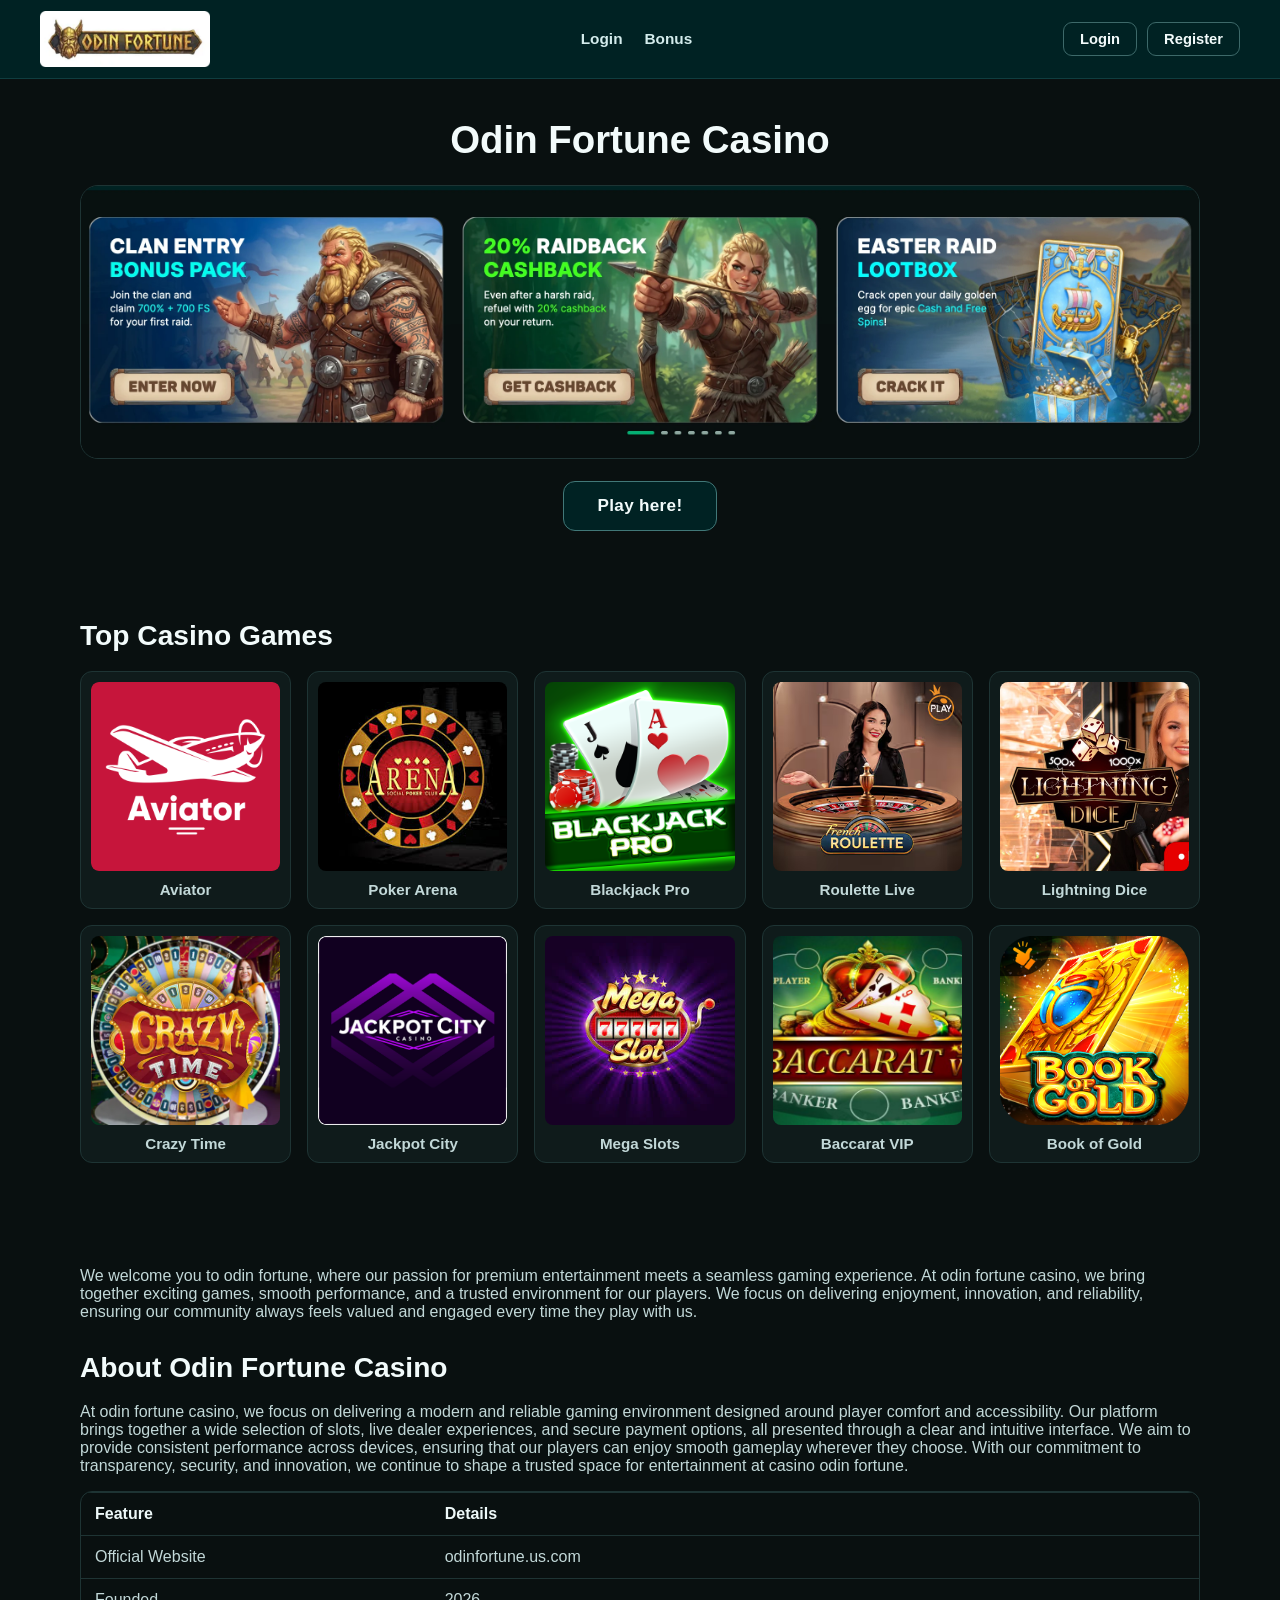
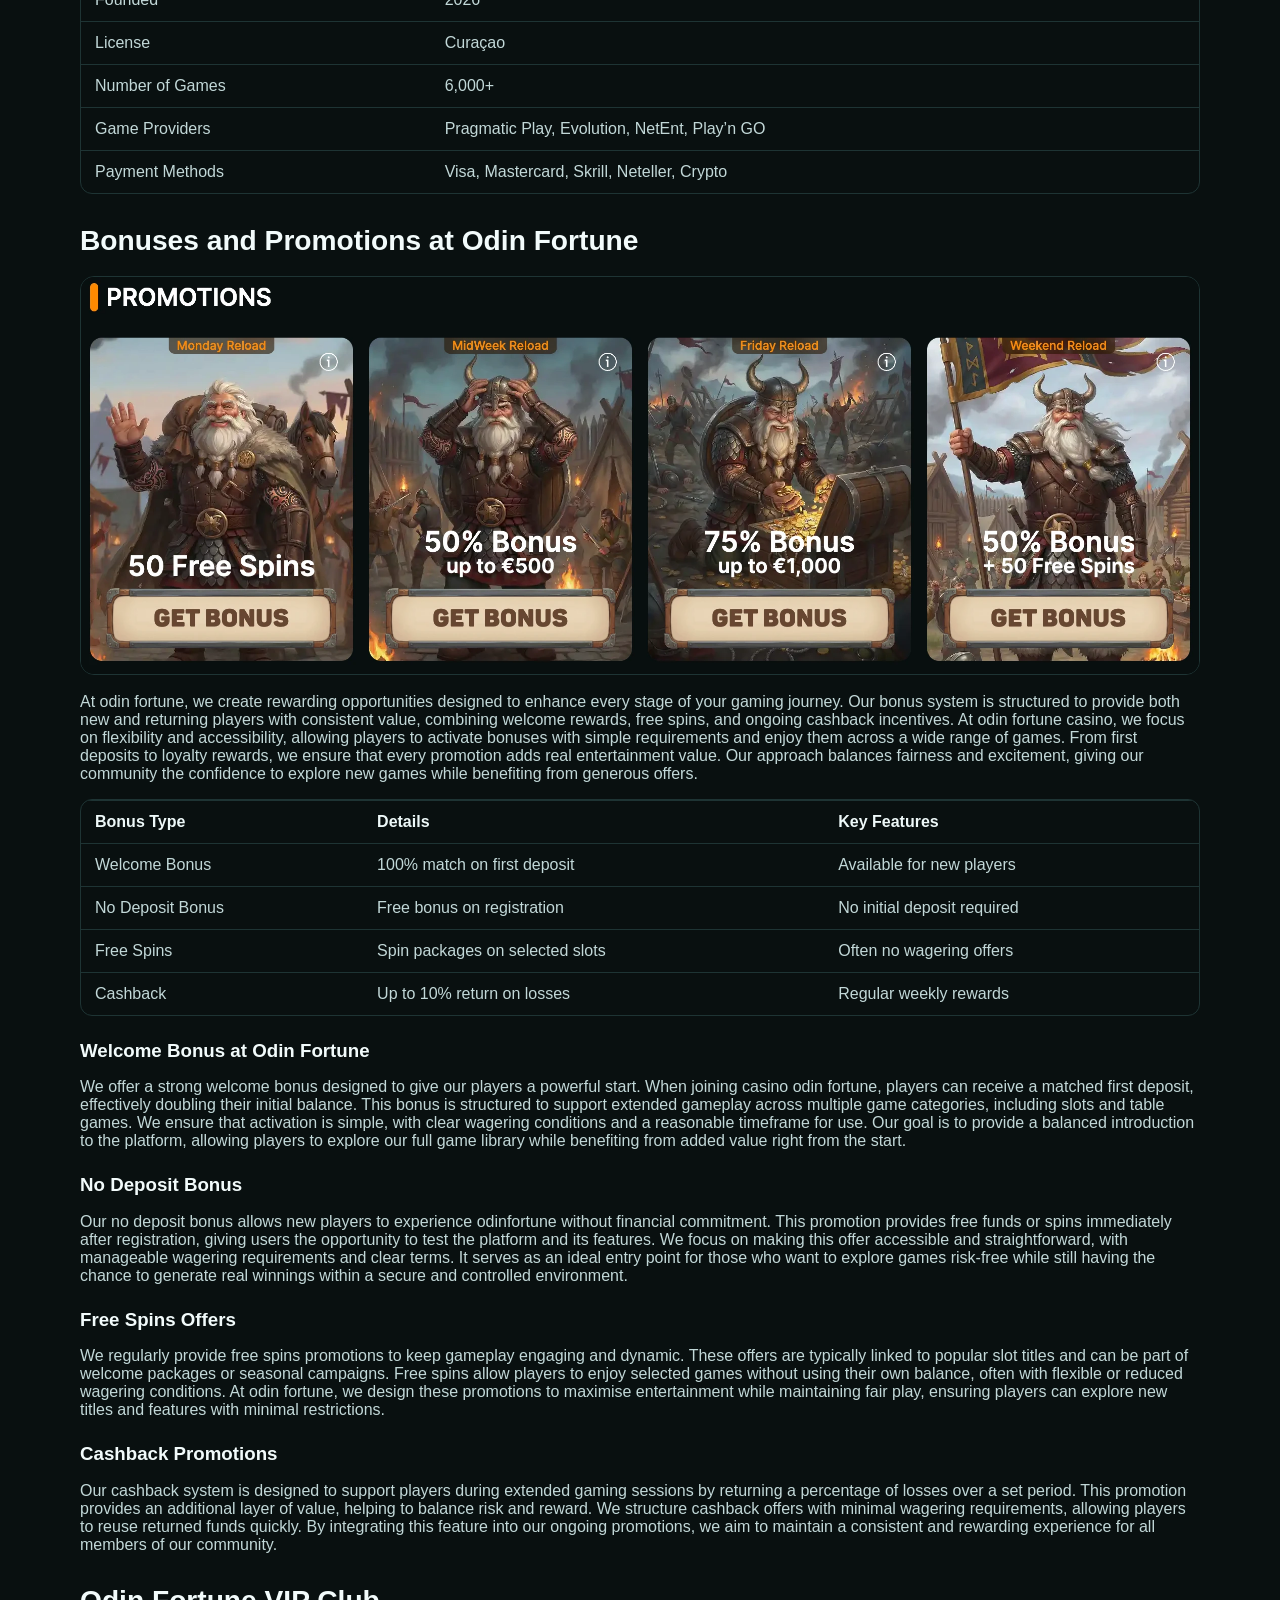
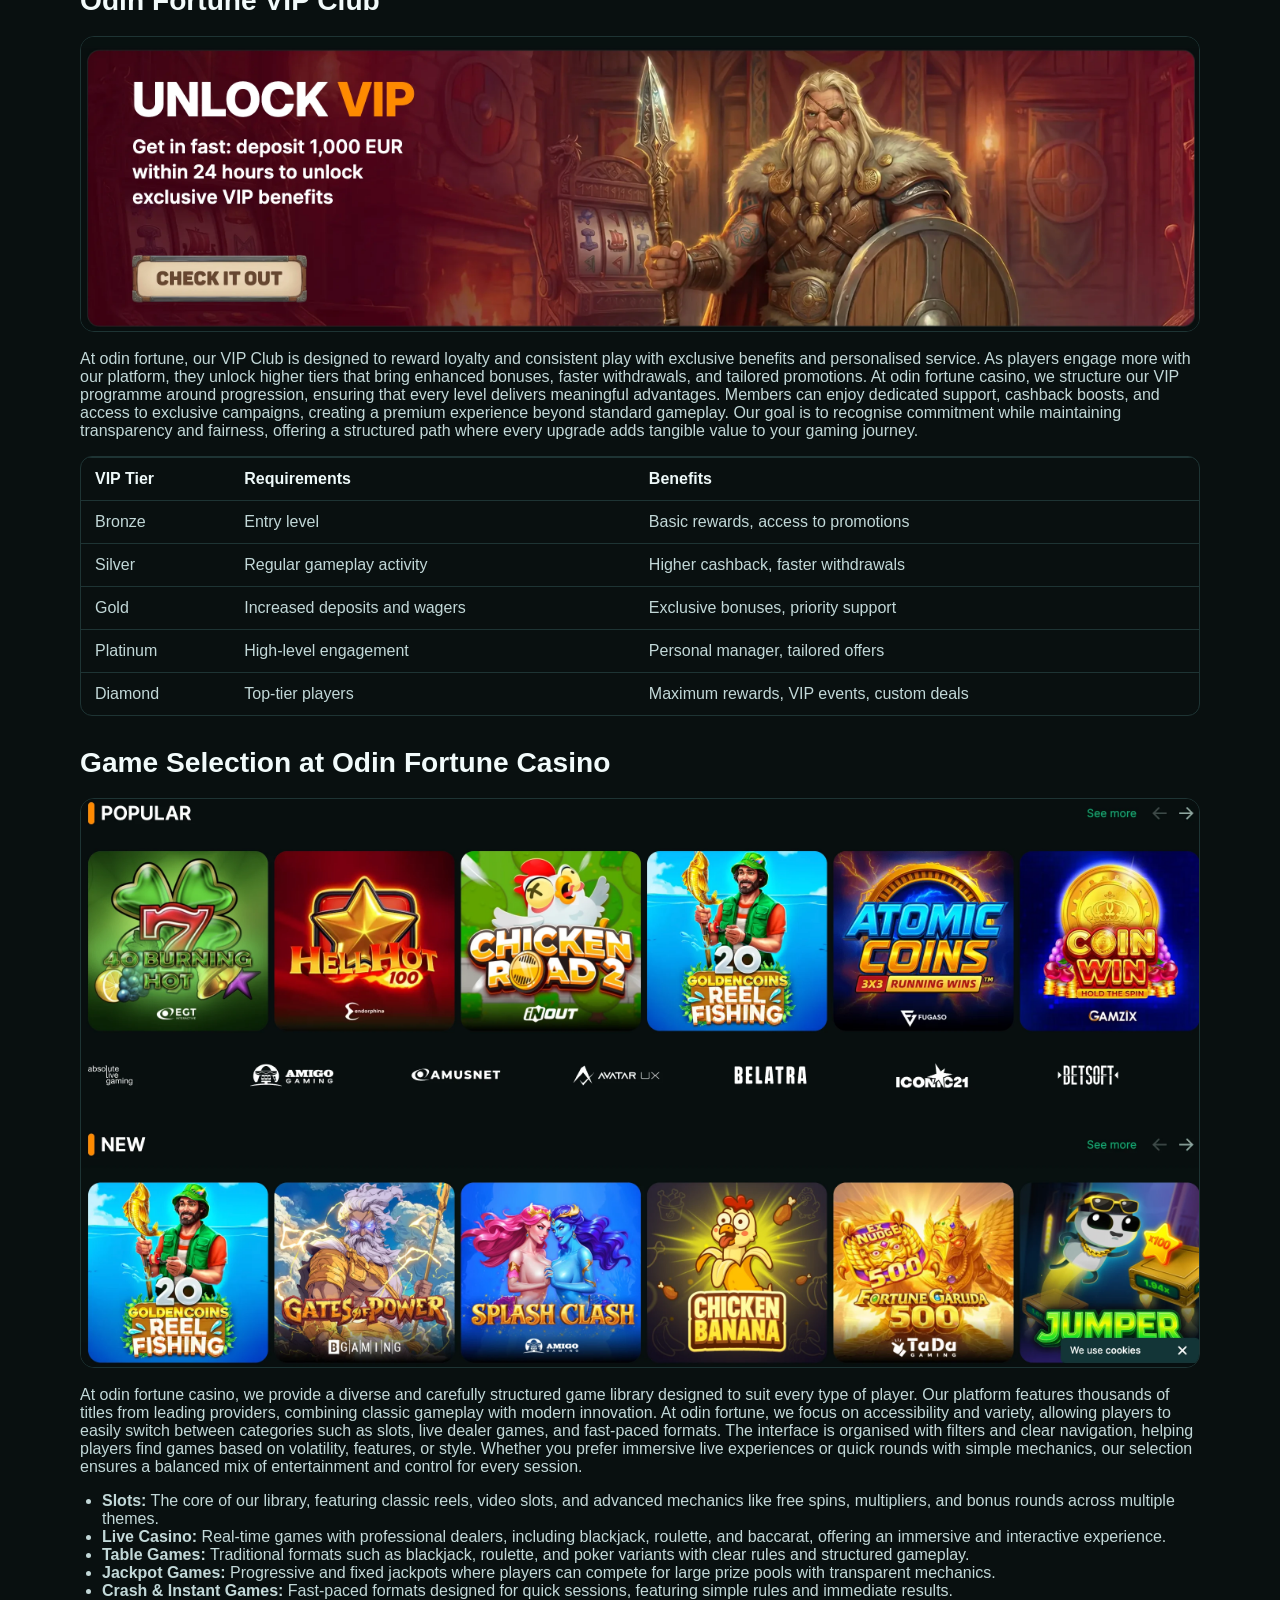
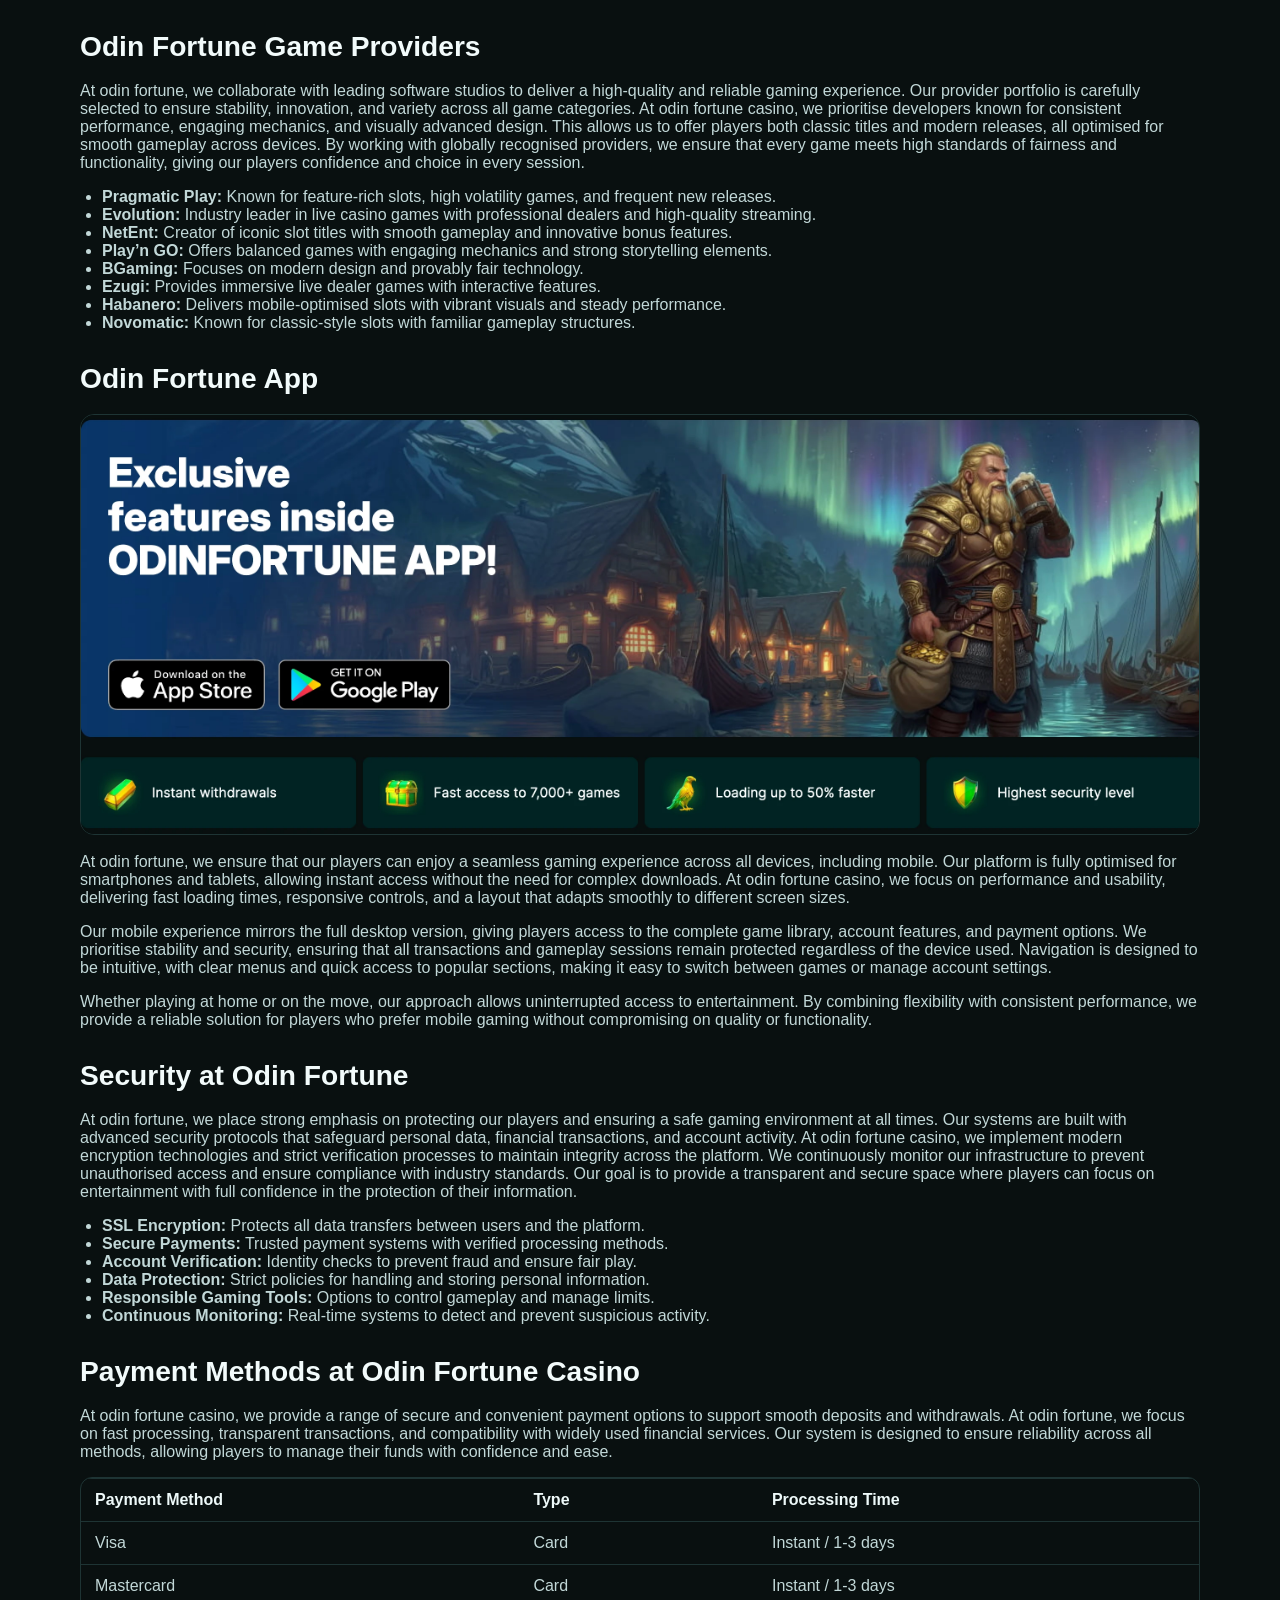
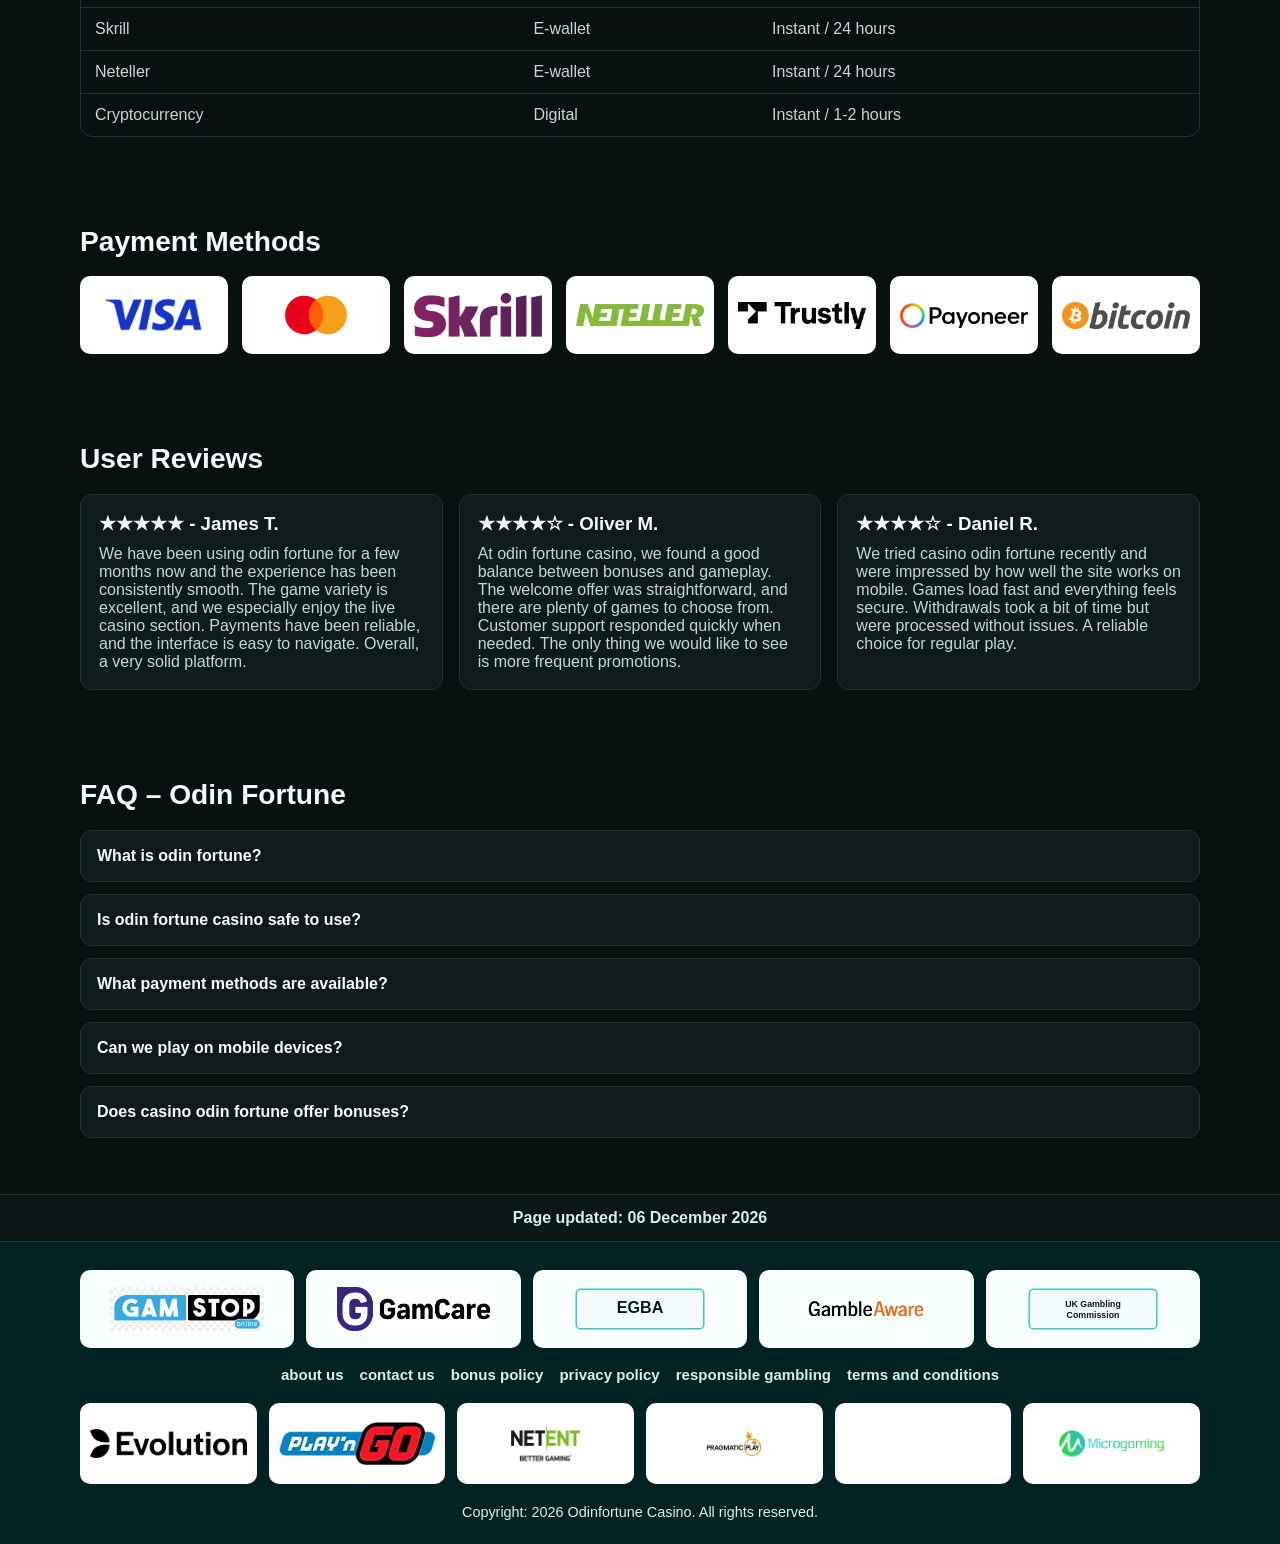
==== commit 8f8eb495: "chore: mirror drop1 and update seo tags" ====
--- a/en-gb/index.html
+++ b/en-gb/index.html
@@ -3,23 +3,24 @@
 <head>
   <meta charset="UTF-8">
   <meta name="viewport" content="width=device-width, initial-scale=1.0">
-  <meta name="description" content="Premium online entertainment, secure payments, exclusive rewards, and thousands of casino games in one trusted destination.">
-  <title>Odin Fortune Casino Official</title>
-  <link rel="canonical" href="/en-gb/">
-  <link rel="icon" type="image/x-icon" href="../odinfortune images/favicon_1768570537.ico">
-  <link rel="stylesheet" href="../styles.css">
+  <meta name="description" content="Join odin fortune casino official website for premium games, secure payments, and rewarding bonuses. Explore casino odin fortune and enjoy a trusted gaming experience.">
+  <title>Odin Fortune Casino – Get £1000 Welcome Bonus</title>
+  <link rel="canonical" href="https://sawbridgeworthdogwalkingfield.co.uk/">
+  <link rel="alternate" hreflang="x-default" href="https://sawbridgeworthdogwalkingfield.co.uk/">
+  <link rel="alternate" hreflang="en-GB" href="https://odinfortune.us.com/en/">
+  <link rel="icon" type="image/x-icon" href="/odinfortune images/favicon_1768570537.ico">
+  <link rel="stylesheet" href="/styles.css">
 </head>
 <body>
   <header class="site-header">
     <div class="header-inner">
-      <a href="/go/" class="logo-link" aria-label="Odin Fortune home">
-        <img src="../odinfortune images/odinfortune logo.webp" alt="Odin Fortune Casino logo" class="logo">
+      <a href="/go/" class="logo-link" aria-label="Odinfortune home">
+        <img src="/odinfortune images/odinfortune logo.webp" alt="Odinfortune Casino logo" class="logo">
       </a>
 
       <nav class="main-nav" aria-label="Primary navigation">
-        <a href="/go/">Games</a>
-        <a href="/go/">Bonuses</a>
-        <a href="/go/">VIP</a>
+        <a href="/go/">Login</a>
+        <a href="/go/">Bonus</a>
       </nav>
 
       <div class="header-buttons">
@@ -31,295 +32,296 @@
 
   <main>
     <section class="hero">
-      <div class="container hero-shell">
-        <div class="hero-copy">
-          <h1>Odin Fortune Casino</h1>
-          <p>Premium online entertainment, secure payments, exclusive rewards, and thousands of casino games in one trusted destination.</p>
-          <div class="cta-wrap">
-            <a href="/go/" class="cta-btn">Play Here</a>
-          </div>
-        </div>
-        <img src="../odinfortune images/odinfortune.webp" alt="Odin Fortune Casino hero banner" class="hero-banner">
+      <div class="container">
+        <h1>Odin Fortune Casino</h1>
+        <img src="/odinfortune images/odinfortune.webp" alt="Odinfortune Casino hero banner" class="hero-banner">
+        <div class="cta-wrap">
+          <a href="/go/" class="cta-btn">Play here!</a>
+        </div>
       </div>
     </section>
 
     <section id="games" class="games-section">
       <div class="container">
-        <h2>Featured Casino Games</h2>
-        <p class="section-lead">Explore a wide selection of popular games designed for every style of play.</p>
+        <h2>Top Casino Games</h2>
         <div class="games-grid">
-          <article class="game-card"><img src="../game images/aviatorlogo.png" alt="Aviator game"><h3>Aviator</h3><p>Fast rounds, simple controls, and instant excitement.</p></article>
-          <article class="game-card"><img src="../game images/poker arena.jpeg" alt="Poker Arena game"><h3>Poker Arena</h3><p>Competitive card action with a refined casino atmosphere.</p></article>
-          <article class="game-card"><img src="../game images/blackjackpro.png" alt="Blackjack Pro game"><h3>Blackjack Pro</h3><p>A classic table game experience with smooth gameplay.</p></article>
-          <article class="game-card"><img src="../game images/roulette live.avif" alt="Roulette Live game"><h3>Roulette Live</h3><p>Real-time roulette sessions with an immersive live format.</p></article>
-          <article class="game-card"><img src="../game images/lightning dice.jpg" alt="Lightning Dice game"><h3>Lightning Dice</h3><p>Quick dice-based entertainment with instant results.</p></article>
-          <article class="game-card"><img src="../game images/crazytime.webp" alt="Crazy Time game"><h3>Crazy Time</h3><p>A dynamic live game show filled with colourful bonus rounds.</p></article>
-          <article class="game-card"><img src="../game images/jackpotcity.webp" alt="Jackpot City game"><h3>Jackpot City</h3><p>Prize-focused games with exciting jackpot opportunities.</p></article>
-          <article class="game-card"><img src="../game images/megaslots.jpeg" alt="Mega Slots game"><h3>Mega Slots</h3><p>A broad collection of slot titles with varied themes and features.</p></article>
-          <article class="game-card"><img src="../game images/baccaratvip.jpg" alt="Baccarat VIP game"><h3>Baccarat VIP</h3><p>An elegant baccarat experience for players who enjoy premium table games.</p></article>
-          <article class="game-card"><img src="../game images/bookofgold.png" alt="Book of Gold game"><h3>Book of Gold</h3><p>An adventure-style slot with bonus features and rewarding gameplay.</p></article>
-        </div>
-      </div>
-    </section>
-
-    <section class="seo-section">
-      <div class="container">
-        <h2>Welcome to Odin Fortune</h2>
-              <p>Welcome to Odin Fortune Casino, a modern online gaming platform created for players who value quality, convenience, and secure entertainment. Our casino brings together an extensive game library, fast performance, reliable payment options, and exclusive promotions in one easy-to-use space.</p>
-              <p>Whether you prefer online slots, live casino tables, jackpot games, or quick-play formats, Odin Fortune gives you direct access to premium entertainment from leading software providers. Every section of our platform is designed to be clear, responsive, and enjoyable from the first visit.</p>
-        
-        <h2>About Odin Fortune Casino</h2>
-              <p>Odin Fortune Casino is built around a simple goal: to provide a smooth, secure, and rewarding casino experience for every player. Our platform combines advanced technology with a carefully selected range of casino games, giving users access to entertainment that is both exciting and dependable.</p>
-              <p>We focus on fair play, account safety, transparent promotions, and consistent performance across desktop and mobile devices. From registration to withdrawals, every step is designed to be straightforward and protected.</p>
-        
-        
-              <div class="table-wrap">
-                  <table>
-                <tr>
-                  <th>Feature</th>
-                  <th>Details</th>
-                </tr>
-                <tr>
-                  <td>Official Website</td>
-                  <td>odinfortune.us.com</td>
-                </tr>
-                <tr>
-                  <td>Founded</td>
-                  <td>2026</td>
-                </tr>
-                <tr>
-                  <td>License</td>
-                  <td>Curaçao</td>
-                </tr>
-                <tr>
-                  <td>Number of Games</td>
-                  <td>6,000+</td>
-                </tr>
-                <tr>
-                  <td>Game Providers</td>
-                  <td>Pragmatic Play, Evolution, NetEnt, Play’n GO</td>
-                </tr>
-                <tr>
-                  <td>Payment Methods</td>
-                  <td>Visa, Mastercard, Skrill, Neteller, Crypto</td>
-                </tr>
-              </table>
+          <article class="game-card"><img src="/game images/aviatorlogo.png" alt="Aviator game"><p>Aviator</p></article>
+          <article class="game-card"><img src="/game images/poker arena.jpeg" alt="Poker Arena game"><p>Poker Arena</p></article>
+          <article class="game-card"><img src="/game images/blackjackpro.png" alt="Blackjack Pro game"><p>Blackjack Pro</p></article>
+          <article class="game-card"><img src="/game images/roulette live.avif" alt="Roulette Live game"><p>Roulette Live</p></article>
+          <article class="game-card"><img src="/game images/lightning dice.jpg" alt="Lightning Dice game"><p>Lightning Dice</p></article>
+          <article class="game-card"><img src="/game images/crazytime.webp" alt="Crazy Time game"><p>Crazy Time</p></article>
+          <article class="game-card"><img src="/game images/jackpotcity.webp" alt="Jackpot City game"><p>Jackpot City</p></article>
+          <article class="game-card"><img src="/game images/megaslots.jpeg" alt="Mega Slots game"><p>Mega Slots</p></article>
+          <article class="game-card"><img src="/game images/baccaratvip.jpg" alt="Baccarat VIP game"><p>Baccarat VIP</p></article>
+          <article class="game-card"><img src="/game images/bookofgold.png" alt="Book of Gold game"><p>Book of Gold</p></article>
+        </div>
+      </div>
+    </section>
+
+    <section id="bonus" class="seo-section">
+      <div class="container">
+        <p>We welcome you to odin fortune, where our passion for premium entertainment meets a seamless gaming experience. At odin fortune casino, we bring together exciting games, smooth performance, and a trusted environment for our players. We focus on delivering enjoyment, innovation, and reliability, ensuring our community always feels valued and engaged every time they play with us.</p>
+
+        <h2>About Odin Fortune Casino</h2>
+          <p>At odin fortune casino, we focus on delivering a modern and reliable gaming environment designed around player comfort and accessibility. Our platform brings together a wide selection of slots, live dealer experiences, and secure payment options, all presented through a clear and intuitive interface. We aim to provide consistent performance across devices, ensuring that our players can enjoy smooth gameplay wherever they choose. With our commitment to transparency, security, and innovation, we continue to shape a trusted space for entertainment at casino odin fortune.</p>
+
+
+          <div class="table-wrap">
+                  <table>
+            <tr>
+              <th>Feature</th>
+              <th>Details</th>
+            </tr>
+            <tr>
+              <td>Official Website</td>
+              <td>odinfortune.us.com</td>
+            </tr>
+            <tr>
+              <td>Founded</td>
+              <td>2026</td>
+            </tr>
+            <tr>
+              <td>License</td>
+              <td>Curaçao</td>
+            </tr>
+            <tr>
+              <td>Number of Games</td>
+              <td>6,000+</td>
+            </tr>
+            <tr>
+              <td>Game Providers</td>
+              <td>Pragmatic Play, Evolution, NetEnt, Play’n GO</td>
+            </tr>
+            <tr>
+              <td>Payment Methods</td>
+              <td>Visa, Mastercard, Skrill, Neteller, Crypto</td>
+            </tr>
+          </table>
                 </div>
-        
+
         <h2>Bonuses and Promotions at Odin Fortune</h2>
                 <figure class="content-image-wrap">
-                  <img src="../odinfortune images/odinfortune bonuses.webp" alt="Odin Fortune bonuses" class="content-image">
-                </figure>
-              <p>At Odin Fortune, promotions are created to give players more value throughout their gaming journey. New members can begin with welcome rewards, while returning players can enjoy regular free spins, cashback opportunities, loyalty benefits, and special campaigns.</p>
-              <p>Our bonus system is designed to be simple, transparent, and flexible. Players can activate available offers, review the conditions, and use rewards across selected casino games with confidence.</p>
-        
-        
-              <div class="table-wrap">
-                  <table>
-                <tr>
-                  <th>Bonus Type</th>
-                  <th>Details</th>
-                  <th>Key Features</th>
-                </tr>
-                <tr>
-                  <td>Welcome Bonus</td>
-                  <td>First deposit match offer</td>
-                  <td>Available for new players</td>
-                </tr>
-                <tr>
-                  <td>No Deposit Bonus</td>
-                  <td>Bonus funds or spins after registration</td>
-                  <td>No initial deposit required</td>
-                </tr>
-                <tr>
-                  <td>Free Spins</td>
-                  <td>Spin packages on selected slots</td>
-                  <td>Available during selected promotions</td>
-                </tr>
-                <tr>
-                  <td>Cashback</td>
-                  <td>Return on qualifying losses</td>
-                  <td>Regular value for active players</td>
-                </tr>
-              </table>
+                  <img src="/odinfortune images/odinfortune bonuses.webp" alt="Odinfortune bonuses" class="content-image">
+                </figure>
+          <p>At odin fortune, we create rewarding opportunities designed to enhance every stage of your gaming journey. Our bonus system is structured to provide both new and returning players with consistent value, combining welcome rewards, free spins, and ongoing cashback incentives. At odin fortune casino, we focus on flexibility and accessibility, allowing players to activate bonuses with simple requirements and enjoy them across a wide range of games. From first deposits to loyalty rewards, we ensure that every promotion adds real entertainment value. Our approach balances fairness and excitement, giving our community the confidence to explore new games while benefiting from generous offers.</p>
+
+
+          <div class="table-wrap">
+                  <table>
+            <tr>
+              <th>Bonus Type</th>
+              <th>Details</th>
+              <th>Key Features</th>
+            </tr>
+            <tr>
+              <td>Welcome Bonus</td>
+              <td>100% match on first deposit</td>
+              <td>Available for new players</td>
+            </tr>
+            <tr>
+              <td>No Deposit Bonus</td>
+              <td>Free bonus on registration</td>
+              <td>No initial deposit required</td>
+            </tr>
+            <tr>
+              <td>Free Spins</td>
+              <td>Spin packages on selected slots</td>
+              <td>Often no wagering offers</td>
+            </tr>
+            <tr>
+              <td>Cashback</td>
+              <td>Up to 10% return on losses</td>
+              <td>Regular weekly rewards</td>
+            </tr>
+          </table>
                 </div>
-        
-        <h2>Welcome Bonus</h2>
-              <p>Start your Odin Fortune experience with an exclusive welcome bonus. New players can receive additional value on their first deposit, giving them more balance to explore slots, live casino games, table games, and other available titles.</p>
-              <p>The welcome bonus is created to make your first session more exciting while keeping the activation process clear and simple. Bonus conditions are displayed openly, so players always know how each offer works before claiming it.</p>
-        
-        <h2>No Deposit Bonus</h2>
-              <p>Odin Fortune may offer no deposit rewards for new members who want to discover the platform before making a payment. This promotion can include free spins or bonus funds that allow players to try selected games after registration.</p>
-              <p>It is a convenient way to experience our casino environment, test popular titles, and explore account features without an immediate deposit.</p>
-        
-        <h2>Free Spins Offers</h2>
-              <p>Free spins promotions are available on selected slot games and may be included in welcome packages, seasonal campaigns, or special events. These offers help players discover new titles and enjoy extra rounds on featured slots.</p>
-              <p>At Odin Fortune, free spins are selected to add variety, entertainment, and additional value to regular gameplay.</p>
-        
-        <h2>Cashback Promotions</h2>
-              <p>Cashback promotions give eligible players a percentage of qualifying losses back over a set period. This feature adds extra support for active members and helps create a more balanced gaming experience.</p>
-              <p>Cashback rewards are designed to be practical and easy to use, allowing players to continue enjoying their favourite games with added confidence.</p>
-        
+
+
+          <h3>Welcome Bonus at Odin Fortune</h3>
+          <p>We offer a strong welcome bonus designed to give our players a powerful start. When joining casino odin fortune, players can receive a matched first deposit, effectively doubling their initial balance. This bonus is structured to support extended gameplay across multiple game categories, including slots and table games. We ensure that activation is simple, with clear wagering conditions and a reasonable timeframe for use. Our goal is to provide a balanced introduction to the platform, allowing players to explore our full game library while benefiting from added value right from the start.</p>
+
+
+          <h3>No Deposit Bonus</h3>
+          <p>Our no deposit bonus allows new players to experience odinfortune without financial commitment. This promotion provides free funds or spins immediately after registration, giving users the opportunity to test the platform and its features. We focus on making this offer accessible and straightforward, with manageable wagering requirements and clear terms. It serves as an ideal entry point for those who want to explore games risk-free while still having the chance to generate real winnings within a secure and controlled environment.</p>
+
+
+          <h3>Free Spins Offers</h3>
+          <p>We regularly provide free spins promotions to keep gameplay engaging and dynamic. These offers are typically linked to popular slot titles and can be part of welcome packages or seasonal campaigns. Free spins allow players to enjoy selected games without using their own balance, often with flexible or reduced wagering conditions. At odin fortune, we design these promotions to maximise entertainment while maintaining fair play, ensuring players can explore new titles and features with minimal restrictions.</p>
+
+
+          <h3>Cashback Promotions</h3>
+          <p>Our cashback system is designed to support players during extended gaming sessions by returning a percentage of losses over a set period. This promotion provides an additional layer of value, helping to balance risk and reward. We structure cashback offers with minimal wagering requirements, allowing players to reuse returned funds quickly. By integrating this feature into our ongoing promotions, we aim to maintain a consistent and rewarding experience for all members of our community.</p>
+
         <h2>Odin Fortune VIP Club</h2>
                 <figure class="content-image-wrap">
-                  <img src="../odinfortune images/odinfortune vip club.webp" alt="Odin Fortune VIP Club" class="content-image">
-                </figure>
-              <p>The Odin Fortune VIP Club is our loyalty programme for players who want a more personalised casino experience. Members can progress through different levels and unlock exclusive rewards, faster service, improved cashback, priority support, and tailored offers.</p>
-              <p>Every VIP tier is designed to recognise continued activity and provide meaningful benefits. The more you play, the more opportunities you can unlock within the Odin Fortune community.</p>
-        
-        
-              <div class="table-wrap">
-                  <table>
-                <tr>
-                  <th>VIP Tier</th>
-                  <th>Requirements</th>
-                  <th>Benefits</th>
-                </tr>
-                <tr>
-                  <td>Bronze</td>
-                  <td>Entry level</td>
-                  <td>Basic rewards and access to promotions</td>
-                </tr>
-                <tr>
-                  <td>Silver</td>
-                  <td>Regular gameplay activity</td>
-                  <td>Higher cashback and faster withdrawals</td>
-                </tr>
-                <tr>
-                  <td>Gold</td>
-                  <td>Increased deposits and wagers</td>
-                  <td>Exclusive bonuses and priority support</td>
-                </tr>
-                <tr>
-                  <td>Platinum</td>
-                  <td>High-level engagement</td>
-                  <td>Personal manager and tailored offers</td>
-                </tr>
-                <tr>
-                  <td>Diamond</td>
-                  <td>Top-tier players</td>
-                  <td>Maximum rewards, VIP events, and custom deals</td>
-                </tr>
-              </table>
+                  <img src="/odinfortune images/odinfortune vip club.webp" alt="Odin Fortune VIP Club" class="content-image">
+                </figure>
+          <p>At odin fortune, our VIP Club is designed to reward loyalty and consistent play with exclusive benefits and personalised service. As players engage more with our platform, they unlock higher tiers that bring enhanced bonuses, faster withdrawals, and tailored promotions. At odin fortune casino, we structure our VIP programme around progression, ensuring that every level delivers meaningful advantages. Members can enjoy dedicated support, cashback boosts, and access to exclusive campaigns, creating a premium experience beyond standard gameplay. Our goal is to recognise commitment while maintaining transparency and fairness, offering a structured path where every upgrade adds tangible value to your gaming journey.</p>
+
+
+          <div class="table-wrap">
+                  <table>
+            <tr>
+              <th>VIP Tier</th>
+              <th>Requirements</th>
+              <th>Benefits</th>
+            </tr>
+            <tr>
+              <td>Bronze</td>
+              <td>Entry level</td>
+              <td>Basic rewards, access to promotions</td>
+            </tr>
+            <tr>
+              <td>Silver</td>
+              <td>Regular gameplay activity</td>
+              <td>Higher cashback, faster withdrawals</td>
+            </tr>
+            <tr>
+              <td>Gold</td>
+              <td>Increased deposits and wagers</td>
+              <td>Exclusive bonuses, priority support</td>
+            </tr>
+            <tr>
+              <td>Platinum</td>
+              <td>High-level engagement</td>
+              <td>Personal manager, tailored offers</td>
+            </tr>
+            <tr>
+              <td>Diamond</td>
+              <td>Top-tier players</td>
+              <td>Maximum rewards, VIP events, custom deals</td>
+            </tr>
+          </table>
                 </div>
-        
+
         <h2>Game Selection at Odin Fortune Casino</h2>
                 <figure class="content-image-wrap">
-                  <img src="../odinfortune images/odinfortune game selection.webp" alt="Odin Fortune game selection" class="content-image">
-                </figure>
-              <p>Odin Fortune Casino offers a large and diverse game collection created for different preferences and playing styles. Players can move easily between slots, live casino games, table games, jackpot titles, and instant-play formats.</p>
-              <p>Our game lobby is organised for quick access, with clear categories and simple navigation. Whether you want a short session or a longer casino experience, Odin Fortune gives you the tools to find the right game quickly.</p>
-        
-        
-              <ul>
-                <li><strong>Slots:</strong> Classic reels, video slots, bonus rounds, free spins, multipliers, and themed games.</li>
-                <li><strong>Live Casino:</strong> Real dealer games including blackjack, roulette, baccarat, and live shows.</li>
-                <li><strong>Table Games:</strong> Traditional casino formats with simple rules and structured gameplay.</li>
-                <li><strong>Jackpot Games:</strong> Fixed and progressive jackpot titles with larger prize potential.</li>
-                <li><strong>Crash and Instant Games:</strong> Fast-paced games with quick results and simple mechanics.</li>
-              </ul>
-        
-        <h2>Odin Fortune Game Providers</h2>
-              <p>We work with leading casino software providers to deliver reliable performance, high-quality graphics, fair mechanics, and exciting game features. Our provider network allows players to enjoy both classic casino titles and modern releases across all devices.</p>
-        
-        
-              <ul>
-                <li><strong>Pragmatic Play:</strong> Popular slots, live casino games, and frequent new releases.</li>
-                <li><strong>Evolution:</strong> Premium live casino experiences with professional dealers.</li>
-                <li><strong>NetEnt:</strong> Iconic slots with smooth performance and creative bonus features.</li>
-                <li><strong>Play’n GO:</strong> Story-driven games with balanced gameplay mechanics.</li>
-                <li><strong>BGaming:</strong> Modern design and innovative casino formats.</li>
-                <li><strong>Ezugi:</strong> Interactive live dealer entertainment.</li>
-                <li><strong>Habanero:</strong> Mobile-friendly slots with bright visuals.</li>
-                <li><strong>Novomatic:</strong> Classic casino-style games and familiar slot formats.</li>
-              </ul>
-        
-        <h2>Odin Fortune App and Mobile Play</h2>
+                  <img src="/odinfortune images/odinfortune game selection.webp" alt="Odin Fortune game selection" class="content-image">
+                </figure>
+          <p>At odin fortune casino, we provide a diverse and carefully structured game library designed to suit every type of player. Our platform features thousands of titles from leading providers, combining classic gameplay with modern innovation. At odin fortune, we focus on accessibility and variety, allowing players to easily switch between categories such as slots, live dealer games, and fast-paced formats. The interface is organised with filters and clear navigation, helping players find games based on volatility, features, or style. Whether you prefer immersive live experiences or quick rounds with simple mechanics, our selection ensures a balanced mix of entertainment and control for every session.</p>
+
+
+          <ul>
+            <li><strong>Slots:</strong> The core of our library, featuring classic reels, video slots, and advanced mechanics like free spins, multipliers, and bonus rounds across multiple themes.</li>
+            <li><strong>Live Casino:</strong> Real-time games with professional dealers, including blackjack, roulette, and baccarat, offering an immersive and interactive experience.</li>
+            <li><strong>Table Games:</strong> Traditional formats such as blackjack, roulette, and poker variants with clear rules and structured gameplay.</li>
+            <li><strong>Jackpot Games:</strong> Progressive and fixed jackpots where players can compete for large prize pools with transparent mechanics.</li>
+            <li><strong>Crash &amp; Instant Games:</strong> Fast-paced formats designed for quick sessions, featuring simple rules and immediate results.</li>
+          </ul>
+
+        <h2>Odin Fortune Game Providers</h2>
+          <p>At odin fortune, we collaborate with leading software studios to deliver a high-quality and reliable gaming experience. Our provider portfolio is carefully selected to ensure stability, innovation, and variety across all game categories. At odin fortune casino, we prioritise developers known for consistent performance, engaging mechanics, and visually advanced design. This allows us to offer players both classic titles and modern releases, all optimised for smooth gameplay across devices. By working with globally recognised providers, we ensure that every game meets high standards of fairness and functionality, giving our players confidence and choice in every session.</p>
+
+
+          <ul>
+            <li><strong>Pragmatic Play:</strong> Known for feature-rich slots, high volatility games, and frequent new releases.</li>
+            <li><strong>Evolution:</strong> Industry leader in live casino games with professional dealers and high-quality streaming.</li>
+            <li><strong>NetEnt:</strong> Creator of iconic slot titles with smooth gameplay and innovative bonus features.</li>
+            <li><strong>Play’n GO:</strong> Offers balanced games with engaging mechanics and strong storytelling elements.</li>
+            <li><strong>BGaming:</strong> Focuses on modern design and provably fair technology.</li>
+            <li><strong>Ezugi:</strong> Provides immersive live dealer games with interactive features.</li>
+            <li><strong>Habanero:</strong> Delivers mobile-optimised slots with vibrant visuals and steady performance.</li>
+            <li><strong>Novomatic:</strong> Known for classic-style slots with familiar gameplay structures.</li>
+          </ul>
+
+        <h2>Odin Fortune App</h2>
                 <figure class="content-image-wrap">
-                  <img src="../odinfortune images/odinfortune app.webp" alt="Odin Fortune mobile app" class="content-image">
-                </figure>
-              <p>Odin Fortune is fully optimised for mobile devices, allowing players to enjoy the complete casino experience from smartphones and tablets. There is no need for a complicated installation, as the platform works directly through a mobile browser.</p>
-              <p>The mobile version includes access to games, bonuses, account settings, deposits, withdrawals, and support. Responsive controls, fast loading, and a clean layout make mobile gaming simple and comfortable wherever you are.</p>
-        
-        <h2>Security at Odin Fortune</h2>
-              <p>Player protection is a central part of the Odin Fortune experience. Our platform uses modern security systems to help protect personal information, account activity, and financial transactions.</p>
-              <p>We combine encryption, verification, secure payment processing, and responsible gaming tools to maintain a safe and trusted casino environment.</p>
-        
-        
-              <ul>
-                <li><strong>SSL Encryption:</strong> Protects data transfers between players and the platform.</li>
-                <li><strong>Secure Payments:</strong> Supports trusted and verified payment systems.</li>
-                <li><strong>Account Verification:</strong> Helps prevent fraud and protect player accounts.</li>
-                <li><strong>Data Protection:</strong> Supports careful handling of personal information.</li>
-                <li><strong>Responsible Gaming Tools:</strong> Helps players manage limits and control activity.</li>
-                <li><strong>Continuous Monitoring:</strong> Detects suspicious activity and supports platform safety.</li>
-              </ul>
-        
-        <h2>Payment Methods at Odin Fortune Casino</h2>
-              <p>Odin Fortune Casino offers secure and convenient payment options for deposits and withdrawals. Players can manage their funds through trusted methods, including cards, e-wallets, and digital currency solutions.</p>
-        
-        
-              <div class="table-wrap">
-                  <table>
-                <tr>
-                  <th>Payment Method</th>
-                  <th>Type</th>
-                  <th>Processing Time</th>
-                </tr>
-                <tr>
-                  <td>Visa</td>
-                  <td>Card</td>
-                  <td>Instant deposits / 1-3 days withdrawals</td>
-                </tr>
-                <tr>
-                  <td>Mastercard</td>
-                  <td>Card</td>
-                  <td>Instant deposits / 1-3 days withdrawals</td>
-                </tr>
-                <tr>
-                  <td>Skrill</td>
-                  <td>E-wallet</td>
-                  <td>Instant deposits / up to 24 hours withdrawals</td>
-                </tr>
-                <tr>
-                  <td>Neteller</td>
-                  <td>E-wallet</td>
-                  <td>Instant deposits / up to 24 hours withdrawals</td>
-                </tr>
-                <tr>
-                  <td>Cryptocurrency</td>
-                  <td>Digital currency</td>
-                  <td>Instant deposits / 1-2 hours withdrawals</td>
-                </tr>
-              </table>
-                </div>
-        
-        
-              <p>Available options may include Visa, Mastercard, Skrill, Neteller, Trustly, Payoneer, and Bitcoin.</p>
-        
-        <h2>Why Choose Odin Fortune?</h2>
-              <ul>
-                <li>6,000+ casino games from recognised providers</li>
-                <li>Live casino, slots, table games, jackpots, and instant games</li>
-                <li>Welcome bonuses, free spins, cashback, and VIP rewards</li>
-                <li>Secure payment options and protected account systems</li>
-                <li>Fast mobile access without complicated downloads</li>
-                <li>Clear navigation and smooth performance across devices</li>
-              </ul>
-      </div>
-    </section>
-
-    <section id="payments" class="payments-section">
+                  <img src="/odinfortune images/odinfortune app.webp" alt="Odin Fortune app" class="content-image">
+                </figure>
+          <p>At odin fortune, we ensure that our players can enjoy a seamless gaming experience across all devices, including mobile. Our platform is fully optimised for smartphones and tablets, allowing instant access without the need for complex downloads. At odin fortune casino, we focus on performance and usability, delivering fast loading times, responsive controls, and a layout that adapts smoothly to different screen sizes.</p>
+
+
+          <p>Our mobile experience mirrors the full desktop version, giving players access to the complete game library, account features, and payment options. We prioritise stability and security, ensuring that all transactions and gameplay sessions remain protected regardless of the device used. Navigation is designed to be intuitive, with clear menus and quick access to popular sections, making it easy to switch between games or manage account settings.</p>
+
+
+          <p>Whether playing at home or on the move, our approach allows uninterrupted access to entertainment. By combining flexibility with consistent performance, we provide a reliable solution for players who prefer mobile gaming without compromising on quality or functionality.</p>
+
+        <h2>Security at Odin Fortune</h2>
+          <p>At odin fortune, we place strong emphasis on protecting our players and ensuring a safe gaming environment at all times. Our systems are built with advanced security protocols that safeguard personal data, financial transactions, and account activity. At odin fortune casino, we implement modern encryption technologies and strict verification processes to maintain integrity across the platform. We continuously monitor our infrastructure to prevent unauthorised access and ensure compliance with industry standards. Our goal is to provide a transparent and secure space where players can focus on entertainment with full confidence in the protection of their information.</p>
+
+
+          <ul>
+            <li><strong>SSL Encryption:</strong> Protects all data transfers between users and the platform.</li>
+            <li><strong>Secure Payments:</strong> Trusted payment systems with verified processing methods.</li>
+            <li><strong>Account Verification:</strong> Identity checks to prevent fraud and ensure fair play.</li>
+            <li><strong>Data Protection:</strong> Strict policies for handling and storing personal information.</li>
+            <li><strong>Responsible Gaming Tools:</strong> Options to control gameplay and manage limits.</li>
+            <li><strong>Continuous Monitoring:</strong> Real-time systems to detect and prevent suspicious activity.</li>
+          </ul>
+
+        <h2>Payment Methods at Odin Fortune Casino</h2>
+          <p>At odin fortune casino, we provide a range of secure and convenient payment options to support smooth deposits and withdrawals. At odin fortune, we focus on fast processing, transparent transactions, and compatibility with widely used financial services. Our system is designed to ensure reliability across all methods, allowing players to manage their funds with confidence and ease.</p>
+
+
+          <div class="table-wrap">
+                  <table>
+            <tr>
+              <th>Payment Method</th>
+              <th>Type</th>
+              <th>Processing Time</th>
+            </tr>
+            <tr>
+              <td>Visa</td>
+              <td>Card</td>
+              <td>Instant / 1-3 days</td>
+            </tr>
+            <tr>
+              <td>Mastercard</td>
+              <td>Card</td>
+              <td>Instant / 1-3 days</td>
+            </tr>
+            <tr>
+              <td>Skrill</td>
+              <td>E-wallet</td>
+              <td>Instant / 24 hours</td>
+            </tr>
+            <tr>
+              <td>Neteller</td>
+              <td>E-wallet</td>
+              <td>Instant / 24 hours</td>
+            </tr>
+            <tr>
+              <td>Cryptocurrency</td>
+              <td>Digital</td>
+              <td>Instant / 1-2 hours</td>
+            </tr>
+          </table>
+                </div>
+      </div>
+    </section>
+
+    <section id="app" class="payments-section">
       <div class="container">
         <h2>Payment Methods</h2>
         <div class="payments-grid">
-          <img src="../payment methods/visa-method.png" alt="Visa">
-          <img src="../payment methods/mastercard-method.svg" alt="Mastercard">
-          <img src="../payment methods/skrill-method.png" alt="Skrill">
-          <img src="../payment methods/neteller-method.png" alt="Neteller">
-          <img src="../payment methods/trustly-method.webp" alt="Trustly">
-          <img src="../payment methods/payoneer-method.png" alt="Payoneer">
-          <img src="../payment methods/bitcoin-method.png" alt="Bitcoin">
+          <img src="/payment methods/visa-method.png" alt="Visa">
+          <img src="/payment methods/mastercard-method.svg" alt="Mastercard">
+          <img src="/payment methods/skrill-method.png" alt="Skrill">
+          <img src="/payment methods/neteller-method.png" alt="Neteller">
+          <img src="/payment methods/trustly-method.webp" alt="Trustly">
+          <img src="/payment methods/payoneer-method.png" alt="Payoneer">
+          <img src="/payment methods/bitcoin-method.png" alt="Bitcoin">
+        </div>
+      </div>
+    </section>
+
+    <section class="reviews-section">
+      <div class="container">
+        <h2>User Reviews</h2>
+        <div class="reviews-grid">
+          <article class="review-card">
+            <h3>★★★★★ - James T.</h3>
+            <p>We have been using odin fortune for a few months now and the experience has been consistently smooth. The game variety is excellent, and we especially enjoy the live casino section. Payments have been reliable, and the interface is easy to navigate. Overall, a very solid platform.</p>
+          </article>
+          <article class="review-card">
+            <h3>★★★★☆ - Oliver M.</h3>
+            <p>At odin fortune casino, we found a good balance between bonuses and gameplay. The welcome offer was straightforward, and there are plenty of games to choose from. Customer support responded quickly when needed. The only thing we would like to see is more frequent promotions.</p>
+          </article>
+          <article class="review-card">
+            <h3>★★★★☆ - Daniel R.</h3>
+            <p>We tried casino odin fortune recently and were impressed by how well the site works on mobile. Games load fast and everything feels secure. Withdrawals took a bit of time but were processed without issues. A reliable choice for regular play.</p>
+          </article>
         </div>
       </div>
     </section>
@@ -329,37 +331,37 @@
         <h2>FAQ – Odin Fortune</h2>
 
         <div class="faq-item">
-          <button class="faq-question" aria-expanded="false">What is Odin Fortune?</button>
+          <button class="faq-question" aria-expanded="false">What is odin fortune?</button>
           <div class="faq-answer">
-            <p>Odin Fortune is an online casino platform offering slots, live dealer games, table games, jackpot titles, and fast-play casino formats.</p>
+            <p>Odin fortune is an online gaming platform where we provide access to a wide range of casino games, including slots, live dealer experiences, and table games. We focus on delivering a secure, reliable, and user-friendly environment for all players.</p>
           </div>
         </div>
 
         <div class="faq-item">
-          <button class="faq-question" aria-expanded="false">Is Odin Fortune Casino safe?</button>
+          <button class="faq-question" aria-expanded="false">Is odin fortune casino safe to use?</button>
           <div class="faq-answer">
-            <p>Yes. Odin Fortune uses encryption, secure payment systems, account verification, and monitoring tools to support player safety.</p>
+            <p>Yes, at odin fortune casino we implement advanced security measures such as SSL encryption and account verification processes. We prioritise player protection, data security, and fair gaming standards across the platform.</p>
           </div>
         </div>
 
         <div class="faq-item">
           <button class="faq-question" aria-expanded="false">What payment methods are available?</button>
           <div class="faq-answer">
-            <p>Players can use selected card payments, e-wallets, and cryptocurrency options, depending on availability.</p>
+            <p>We support multiple payment options, including bank cards, e-wallets, and cryptocurrencies. Our system ensures fast deposits and reliable withdrawals, with transparent processing times for each method.</p>
           </div>
         </div>
 
         <div class="faq-item">
-          <button class="faq-question" aria-expanded="false">Can I play on mobile devices?</button>
+          <button class="faq-question" aria-expanded="false">Can we play on mobile devices?</button>
           <div class="faq-answer">
-            <p>Yes. Odin Fortune Casino is optimised for smartphones and tablets through a mobile browser.</p>
+            <p>Yes, our platform is fully optimised for mobile use. Players can access all features, including games, payments, and account settings, directly from their smartphones or tablets without needing to download an app.</p>
           </div>
         </div>
 
         <div class="faq-item">
-          <button class="faq-question" aria-expanded="false">Does Odin Fortune offer bonuses?</button>
+          <button class="faq-question" aria-expanded="false">Does casino odin fortune offer bonuses?</button>
           <div class="faq-answer">
-            <p>Yes. Odin Fortune offers welcome rewards, free spins, cashback promotions, no deposit offers, and VIP benefits.</p>
+            <p>We offer a variety of bonuses, including welcome offers, free spins, cashback, and VIP rewards. Our promotions are designed to provide ongoing value and enhance the overall gaming experience.</p>
           </div>
         </div>
       </div>
@@ -373,34 +375,45 @@
   <footer class="site-footer">
     <div class="container">
       <div class="trust-badges">
-        <a href="/go/" target="_blank" rel="noopener noreferrer"><img src="../trust badges/gamstop.png" alt="Gamstop"></a>
-        <a href="/go/" target="_blank" rel="noopener noreferrer"><img src="../trust badges/GamCare.png" alt="GamCare"></a>
-        <a href="/go/" target="_blank" rel="noopener noreferrer"><img src="../trust badges/egba.svg" alt="EGBA"></a>
-        <a href="/go/" target="_blank" rel="noopener noreferrer"><img src="../trust badges/gambleaware.png" alt="BeGambleAware"></a>
-        <a href="/go/" target="_blank" rel="noopener noreferrer"><img src="../trust badges/uk-gambling-commission.svg" alt="UK Gambling Commission"></a>
+        <a href="/go/" target="_blank" rel="noopener noreferrer">
+          <img src="/trust badges/gamstop.png" alt="Gamstop">
+        </a>
+        <a href="/go/" target="_blank" rel="noopener noreferrer">
+          <img src="/trust badges/GamCare.png" alt="GamCare">
+        </a>
+        <a href="/go/" target="_blank" rel="noopener noreferrer">
+          <img src="/trust badges/egba.svg" alt="EGBA">
+        </a>
+        <a href="/go/" target="_blank" rel="noopener noreferrer">
+          <img src="/trust badges/gambleaware.png" alt="BeGambleAware">
+        </a>
+        <a href="/go/" target="_blank" rel="noopener noreferrer">
+          <img src="/trust badges/uk-gambling-commission.svg" alt="UK Gambling Commission">
+        </a>
       </div>
 
       <nav class="footer-links" aria-label="Footer links">
-        <a href="/go/">Casino</a>
-        <a href="/go/">Bonuses</a>
-        <a href="/go/">Payments</a>
-        <a href="/go/">Responsible Play</a>
-        <a href="/go/">Support</a>
+        <a href="/go/">about us</a>
+        <a href="/go/">contact us</a>
+        <a href="/go/">bonus policy</a>
+        <a href="/go/">privacy policy</a>
+        <a href="/go/">responsible gambling</a>
+        <a href="/go/">terms and conditions</a>
       </nav>
 
       <div class="providers-grid">
-        <img src="../providers/evolution.png" alt="Evolution">
-        <img src="../providers/playngo.webp" alt="Play'n GO">
-        <img src="../providers/netentlogo.png" alt="NetEnt">
-        <img src="../providers/pragmatic-play-logo-png.png" alt="Pragmatic Play">
-        <img src="../providers/quickspin.png" alt="Quickspin">
-        <img src="../providers/microgaming-logo.png" alt="Microgaming">
-      </div>
-
-      <p class="copyright">Odin Fortune Casino &copy; 2026. Play responsibly.</p>
+        <img src="/providers/evolution.png" alt="Evolution">
+        <img src="/providers/playngo.webp" alt="Play'n GO">
+        <img src="/providers/netentlogo.png" alt="NetEnt">
+        <img src="/providers/pragmatic-play-logo-png.png" alt="Pragmatic Play">
+        <img src="/providers/quickspin.png" alt="Quickspin">
+        <img src="/providers/microgaming-logo.png" alt="Microgaming">
+      </div>
+
+      <p class="copyright">Copyright: 2026 Odinfortune Casino. All rights reserved.</p>
     </div>
   </footer>
 
-  <script src="../script.js"></script>
+  <script src="/script.js"></script>
 </body>
 </html>
--- a/styles.css
+++ b/styles.css
@@ -1,17 +1,12 @@
 :root {
-  --header-footer-color: #171006;
-  --header-btn-color: #ffba3b;
-  --cta-color: #ff4d2d;
-  --main-bg: #f3f6e8;
-  --ink: #15130f;
-  --muted: #50584a;
-  --card-bg: #fffdf4;
-  --line-soft: #d9ddc8;
-  --forest: #0d3b2e;
-  --mint: #bff6d0;
-  --gold: #ffca4b;
-  --coral: #ff4d2d;
-  --shadow: 0 22px 60px rgba(39, 34, 19, 0.16);
+  --header-footer-color: #002223;
+  --header-btn-color: #002223;
+  --cta-color: #002223;
+  --main-bg: #091010;
+  --text-primary: #f2fbfb;
+  --text-secondary: #c2d8d8;
+  --card-bg: #0f1b1b;
+  --line-soft: #1e3434;
 }
 
 * {
@@ -22,31 +17,15 @@
 body {
   margin: 0;
   padding: 0;
-  font-family: "Avenir Next", "Gill Sans", "Trebuchet MS", sans-serif;
-  background:
-    radial-gradient(circle at top left, rgba(255, 186, 59, 0.24), transparent 30rem),
-    linear-gradient(135deg, #f8f9ef 0%, var(--main-bg) 46%, #e4f1d8 100%);
-  color: var(--ink);
-  scroll-behavior: smooth;
-}
-
-body::before {
-  content: "";
-  position: fixed;
-  inset: 0;
-  z-index: -1;
-  pointer-events: none;
-  opacity: 0.24;
-  background-image:
-    linear-gradient(30deg, rgba(13, 59, 46, 0.12) 12%, transparent 12.5%, transparent 87%, rgba(13, 59, 46, 0.12) 87.5%, rgba(13, 59, 46, 0.12)),
-    linear-gradient(150deg, rgba(13, 59, 46, 0.12) 12%, transparent 12.5%, transparent 87%, rgba(13, 59, 46, 0.12) 87.5%, rgba(13, 59, 46, 0.12));
-  background-size: 46px 80px;
+  font-family: "Segoe UI", Tahoma, Geneva, Verdana, sans-serif;
+  background: var(--main-bg);
+  color: var(--text-primary);
 }
 
 img {
-  display: block;
   max-width: 100%;
   height: auto;
+  display: block;
 }
 
 a {
@@ -55,222 +34,133 @@
 }
 
 .container {
-  width: min(1160px, 92%);
+  width: min(1120px, 92%);
   margin: 0 auto;
 }
 
 .site-header {
+  background: var(--header-footer-color);
   position: sticky;
   top: 0;
   z-index: 50;
-  background: rgba(23, 16, 6, 0.96);
-  border-bottom: 3px solid var(--gold);
-  box-shadow: 0 10px 28px rgba(23, 16, 6, 0.18);
-  backdrop-filter: blur(12px);
+  border-bottom: 1px solid #0f3d3f;
 }
 
 .header-inner {
-  width: min(1220px, 94%);
-  min-height: 76px;
+  width: min(1200px, 94%);
   margin: 0 auto;
-  padding: 10px 0;
+  min-height: 78px;
   display: flex;
   align-items: center;
   justify-content: space-between;
   gap: 18px;
+  padding: 10px 0;
 }
 
 .logo {
-  width: 168px;
-  max-height: 56px;
+  width: 170px;
+  max-height: 58px;
   object-fit: contain;
-  filter: drop-shadow(0 7px 18px rgba(255, 202, 75, 0.24));
-}
-
-.main-nav,
-.header-buttons,
-.footer-links {
+}
+
+.main-nav {
   display: flex;
   align-items: center;
-}
-
-.main-nav {
+  gap: 22px;
+}
+
+.main-nav a {
+  color: #d3ecec;
+  font-weight: 600;
+  font-size: 0.96rem;
+  transition: color 0.2s ease;
+}
+
+.main-nav a:hover {
+  color: #ffffff;
+}
+
+.header-buttons {
+  display: flex;
+  align-items: center;
   gap: 10px;
 }
 
-.main-nav a {
-  color: #fff7d9;
-  padding: 10px 14px;
-  border: 1px solid rgba(255, 202, 75, 0.18);
-  border-radius: 999px;
+.header-btn {
+  background: var(--header-btn-color);
+  border: 1px solid #3d6969;
+  color: #f2fbfb;
+  padding: 9px 16px;
+  border-radius: 9px;
   font-size: 0.92rem;
-  font-weight: 800;
-  letter-spacing: 0.02em;
-  transition: color 0.2s ease, background 0.2s ease, transform 0.2s ease;
-}
-
-.main-nav a:hover {
-  color: var(--ink);
-  background: var(--gold);
+  font-weight: 700;
+  line-height: 1;
+  transition: transform 0.2s ease, background 0.2s ease;
+}
+
+.header-btn:hover {
   transform: translateY(-1px);
-}
-
-.header-buttons {
-  gap: 10px;
-}
-
-.header-btn {
-  display: inline-flex;
-  align-items: center;
-  justify-content: center;
-  min-width: 92px;
-  padding: 11px 17px;
-  border-radius: 999px;
-  border: 2px solid #fff0bd;
-  background: var(--header-btn-color);
-  color: #171006;
-  font-size: 0.9rem;
-  font-weight: 900;
-  line-height: 1;
-  text-transform: uppercase;
-  box-shadow: 0 8px 0 #8f5510;
-  transition: transform 0.2s ease, box-shadow 0.2s ease;
-}
-
-.header-btn:hover {
-  transform: translateY(3px);
-  box-shadow: 0 5px 0 #8f5510;
+  background: #003335;
 }
 
 main section {
-  padding: 58px 0;
+  padding: 44px 0;
 }
 
 .hero {
-  padding: 54px 0 64px;
-}
-
-.hero-shell {
-  position: relative;
-  display: grid;
-  grid-template-columns: minmax(0, 0.85fr) minmax(360px, 1.15fr);
-  align-items: center;
-  gap: 30px;
-  overflow: hidden;
-  padding: clamp(24px, 4vw, 48px);
-  border: 2px solid rgba(255, 202, 75, 0.46);
-  border-radius: 34px;
-  background:
-    linear-gradient(135deg, rgba(255, 202, 75, 0.2), transparent 34%),
-    radial-gradient(circle at 85% 0%, rgba(255, 77, 45, 0.42), transparent 24rem),
-    linear-gradient(145deg, #171006 0%, #0d3b2e 58%, #081d18 100%);
-  color: #fff8df;
-  box-shadow: var(--shadow);
-}
-
-.hero-shell::before,
-.hero-shell::after {
-  content: "";
-  position: absolute;
-  pointer-events: none;
-  border-radius: 999px;
-}
-
-.hero-shell::before {
-  width: 270px;
-  height: 270px;
-  left: -115px;
-  bottom: -130px;
-  background: rgba(191, 246, 208, 0.24);
-}
-
-.hero-shell::after {
-  width: 130px;
-  height: 130px;
-  right: 28px;
-  top: 22px;
-  border: 18px solid rgba(255, 202, 75, 0.42);
-}
-
-.hero-copy {
-  position: relative;
-  z-index: 1;
+  padding-top: 38px;
 }
 
 h1,
 h2,
 h3 {
-  line-height: 1.08;
-}
-
-h1,
-h2 {
-  font-family: Georgia, "Times New Roman", serif;
+  line-height: 1.2;
 }
 
 h1 {
-  margin: 0 0 18px;
-  font-size: clamp(2.25rem, 6vw, 5.2rem);
-  letter-spacing: -0.06em;
-}
-
-.hero-copy p {
-  max-width: 600px;
-  margin: 0;
-  color: #f4edcf;
-  font-size: clamp(1rem, 1.8vw, 1.22rem);
-  line-height: 1.7;
+  text-align: center;
+  margin: 0 0 22px;
+  font-size: clamp(1.7rem, 3vw, 2.6rem);
 }
 
 .hero-banner {
-  position: relative;
-  z-index: 1;
-  width: 100%;
-  min-height: 320px;
-  max-height: 540px;
+  width: 100%;
+  border-radius: 18px;
+  border: 1px solid var(--line-soft);
+  max-height: 500px;
   object-fit: cover;
-  border: 8px solid #fff2bf;
-  border-radius: 28px;
-  box-shadow: 0 24px 70px rgba(0, 0, 0, 0.34);
-  transform: rotate(1.2deg);
 }
 
 .cta-wrap {
-  margin-top: 28px;
+  margin-top: 22px;
+  text-align: center;
 }
 
 .cta-btn {
-  display: inline-flex;
-  align-items: center;
-  justify-content: center;
-  min-width: 190px;
-  padding: 16px 34px;
-  border: 3px solid #ffdca3;
-  border-radius: 18px;
+  display: inline-block;
   background: var(--cta-color);
-  color: #fffaf0;
-  font-size: 1.06rem;
-  font-weight: 950;
-  letter-spacing: 0.08em;
-  text-transform: uppercase;
-  box-shadow: 0 12px 0 #9e2412, 0 22px 42px rgba(255, 77, 45, 0.34);
-  animation: pulseCta 1.75s infinite;
-}
-
-.cta-btn:hover {
-  transform: translateY(3px);
-  box-shadow: 0 8px 0 #9e2412, 0 17px 34px rgba(255, 77, 45, 0.32);
+  color: #f2fbfb;
+  font-size: 1.07rem;
+  font-weight: 800;
+  letter-spacing: 0.3px;
+  padding: 14px 34px;
+  border-radius: 12px;
+  border: 1px solid #417878;
+  animation: pulseCta 1.8s infinite;
 }
 
 @keyframes pulseCta {
   0% {
-    box-shadow: 0 12px 0 #9e2412, 0 0 0 0 rgba(255, 77, 45, 0.48);
+    transform: scale(1);
+    box-shadow: 0 0 0 0 rgba(0, 34, 35, 0.6);
   }
   70% {
-    box-shadow: 0 12px 0 #9e2412, 0 0 0 18px rgba(255, 77, 45, 0);
+    transform: scale(1.045);
+    box-shadow: 0 0 0 16px rgba(0, 34, 35, 0);
   }
   100% {
-    box-shadow: 0 12px 0 #9e2412, 0 0 0 0 rgba(255, 77, 45, 0);
+    transform: scale(1);
+    box-shadow: 0 0 0 0 rgba(0, 34, 35, 0);
   }
 }
 
@@ -279,172 +169,236 @@
 .payments-section h2,
 .reviews-section h2,
 .faq-section h2 {
-  margin: 0 0 14px;
-  font-size: clamp(1.85rem, 3.6vw, 3.3rem);
-  letter-spacing: -0.04em;
-}
-
-.section-lead,
-.seo-section p,
-.seo-section li,
-.review-card p,
-.faq-answer p {
-  color: var(--muted);
-  line-height: 1.72;
-}
-
-.section-lead {
-  max-width: 660px;
-  margin: 0 0 26px;
-  font-size: 1.04rem;
+  margin-top: 0;
+  margin-bottom: 18px;
+  font-size: clamp(1.35rem, 2.2vw, 2rem);
 }
 
 .games-grid {
   display: grid;
   grid-template-columns: repeat(5, minmax(0, 1fr));
-  gap: 18px;
+  gap: 16px;
 }
 
 .game-card {
-  position: relative;
-  overflow: hidden;
-  min-height: 270px;
-  padding: 12px;
+  background: var(--card-bg);
+  border: 1px solid var(--line-soft);
+  border-radius: 12px;
+  padding: 10px;
+  text-align: center;
+  min-height: 182px;
+  display: flex;
+  flex-direction: column;
+  justify-content: space-between;
+}
+
+.game-card img {
+  aspect-ratio: 1 / 1;
+  width: 100%;
+  object-fit: cover;
+  border-radius: 8px;
+}
+
+.game-card p {
+  margin: 10px 0 0;
+  font-weight: 600;
+  font-size: 0.95rem;
+  color: var(--text-secondary);
+}
+
+.seo-section p,
+.seo-section li {
+  color: var(--text-secondary);
+}
+
+.content-page {
+  padding-top: 36px;
+}
+
+.source-content {
+  max-width: 980px;
+  margin: 0 auto;
+}
+
+.source-content h1 {
+  margin: 0 0 18px;
+  font-size: clamp(1.6rem, 2.7vw, 2.35rem);
+}
+
+.source-content h2 {
+  margin-top: 28px;
+}
+
+.source-content h3 {
+  margin-top: 20px;
+  margin-bottom: 10px;
+}
+
+.source-content p,
+.source-content li {
+  color: var(--text-secondary);
+}
+
+.source-content a {
+  color: #bceaea;
+}
+
+.source-content .section {
+  margin-bottom: 20px;
+}
+
+.source-content .cards {
+  display: grid;
+  grid-template-columns: repeat(3, minmax(0, 1fr));
+  gap: 14px;
+}
+
+.source-content .card,
+.source-content .official-badge,
+.source-content .responsible {
+  border: 1px solid var(--line-soft);
+  background: var(--card-bg);
+  border-radius: 12px;
+  padding: 16px;
+}
+
+.source-content table {
+  display: block;
+  width: 100%;
+  overflow-x: auto;
+}
+
+.source-content table thead,
+.source-content table tbody {
+  display: table;
+  width: 100%;
+  min-width: 620px;
+}
+
+.form-panel {
+  border: 1px solid var(--line-soft);
+  background: var(--card-bg);
+  border-radius: 12px;
+  padding: 18px;
+  margin: 14px 0 24px;
+}
+
+.form-panel h2 {
+  margin: 0 0 12px;
+}
+
+.site-form {
+  display: grid;
+  gap: 10px;
+}
+
+.site-form label {
+  font-weight: 600;
+  color: #ddf1f1;
+}
+
+.site-form input,
+.site-form select,
+.site-form textarea {
+  width: 100%;
+  border: 1px solid #355959;
+  border-radius: 8px;
+  background: #0b1414;
+  color: #eaf7f7;
+  padding: 10px 12px;
+  font: inherit;
+}
+
+.site-form input:focus,
+.site-form select:focus,
+.site-form textarea:focus {
+  outline: 2px solid #4e8686;
+  outline-offset: 0;
+}
+
+.form-meta {
+  display: flex;
+  align-items: center;
+  justify-content: space-between;
+  gap: 12px;
+  margin: 6px 0;
+}
+
+.checkbox-inline {
+  display: inline-flex;
+  align-items: center;
+  gap: 8px;
+  color: var(--text-secondary);
+  font-size: 0.95rem;
+}
+
+.checkbox-inline input {
+  width: auto;
+  margin: 0;
+}
+
+.form-submit {
   border: 0;
-  border-radius: 26px;
-  background: #171006;
-  color: #fff8df;
-  box-shadow: 0 16px 38px rgba(23, 16, 6, 0.15);
-  transition: transform 0.24s ease, box-shadow 0.24s ease;
-}
-
-.game-card::after {
-  content: "";
-  position: absolute;
-  inset: auto 12px 12px 12px;
-  height: 42%;
-  border-radius: 0 0 18px 18px;
-  background: linear-gradient(0deg, rgba(23, 16, 6, 0.92), rgba(23, 16, 6, 0));
-  pointer-events: none;
-}
-
-.game-card:hover {
-  transform: translateY(-8px) rotate(-0.5deg);
-  box-shadow: 0 24px 52px rgba(23, 16, 6, 0.23);
-}
-
-.game-card img {
-  width: 100%;
-  aspect-ratio: 1 / 1;
-  object-fit: cover;
-  border-radius: 18px;
-}
-
-.game-card h3,
-.game-card p {
-  position: relative;
-  z-index: 1;
-}
-
-.game-card h3 {
-  margin: 12px 4px 6px;
-  font-size: 1.02rem;
-  color: var(--gold);
-}
-
-.game-card p {
-  margin: 0 4px 6px;
-  color: #f9edc2;
-  font-size: 0.9rem;
-  line-height: 1.45;
-}
-
-.seo-section .container {
-  padding: clamp(22px, 4vw, 44px);
-  border: 1px solid rgba(13, 59, 46, 0.16);
-  border-radius: 34px;
-  background: rgba(255, 253, 244, 0.92);
-  box-shadow: var(--shadow);
-}
-
-.seo-section h2:not(:first-child) {
-  margin-top: 44px;
+  cursor: pointer;
+}
+
+.seo-section h2 {
+  margin-top: 30px;
 }
 
 .seo-section h3 {
-  margin: 26px 0 10px;
-  font-size: 1.18rem;
+  margin-top: 24px;
+  margin-bottom: 10px;
 }
 
 .seo-section ul,
 .seo-section ol {
   margin: 16px 0;
-  padding-left: 24px;
-}
-
-.seo-section li::marker {
-  color: var(--coral);
+  padding-left: 22px;
 }
 
 .content-image-wrap {
-  margin: 18px 0 22px;
+  margin: 14px 0 18px;
 }
 
 .content-image {
   width: 100%;
-  max-height: 390px;
-  object-fit: cover;
-  border: 6px solid #fff4c9;
-  border-radius: 26px;
-  box-shadow: 0 18px 44px rgba(23, 16, 6, 0.15);
+  border-radius: 14px;
+  border: 1px solid var(--line-soft);
 }
 
 .table-wrap {
   overflow-x: auto;
-  margin: 18px 0 24px;
-  border: 1px solid var(--line-soft);
-  border-radius: 22px;
-  background: #ffffff;
-  box-shadow: inset 0 0 0 1px rgba(255, 255, 255, 0.65);
+  border: 1px solid var(--line-soft);
+  border-radius: 12px;
 }
 
 table {
+  border-collapse: collapse;
   width: 100%;
   min-width: 620px;
-  border-collapse: collapse;
 }
 
 caption {
-  padding: 14px 16px;
   text-align: left;
-  font-weight: 900;
-  color: var(--ink);
+  padding: 14px;
+  font-weight: 700;
+  color: #ffffff;
 }
 
 th,
 td {
-  padding: 14px 16px;
+  border-top: 1px solid var(--line-soft);
+  padding: 12px 14px;
   text-align: left;
-  border-top: 1px solid var(--line-soft);
 }
 
 th {
-  background: #0d3b2e;
-  color: #fff7d9;
-  font-weight: 900;
+  color: #eef9f9;
 }
 
 td {
-  color: var(--muted);
-}
-
-tr:nth-child(odd) td {
-  background: #faf8ea;
-}
-
-.payments-section,
-.faq-section {
-  background: rgba(13, 59, 46, 0.06);
+  color: var(--text-secondary);
 }
 
 .payments-grid {
@@ -453,75 +407,55 @@
   gap: 14px;
 }
 
-.payments-grid img,
-.providers-grid img,
-.trust-badges a {
+.payments-grid img {
   background: #ffffff;
-  border: 1px solid rgba(23, 16, 6, 0.08);
-  border-radius: 18px;
-  box-shadow: 0 14px 30px rgba(23, 16, 6, 0.09);
-}
-
-.payments-grid img {
-  width: 100%;
-  aspect-ratio: 1.85 / 1;
-  padding: 12px;
+  border-radius: 10px;
+  padding: 10px;
+  width: 100%;
+  aspect-ratio: 1.9 / 1;
   object-fit: contain;
 }
 
 .reviews-grid {
   display: grid;
   grid-template-columns: repeat(3, minmax(0, 1fr));
-  gap: 18px;
+  gap: 16px;
 }
 
 .review-card {
-  padding: 22px;
-  border: 1px solid rgba(13, 59, 46, 0.18);
-  border-radius: 24px;
+  border: 1px solid var(--line-soft);
   background: var(--card-bg);
-  box-shadow: 0 16px 34px rgba(23, 16, 6, 0.1);
+  border-radius: 12px;
+  padding: 18px;
 }
 
 .review-card h3 {
-  margin: 0 0 12px;
-  color: var(--forest);
+  margin: 0 0 10px;
 }
 
 .review-card p {
   margin: 0;
+  color: var(--text-secondary);
 }
 
 .faq-item {
+  border: 1px solid var(--line-soft);
+  border-radius: 12px;
+  margin-bottom: 12px;
   overflow: hidden;
-  margin-bottom: 14px;
-  border: 1px solid rgba(13, 59, 46, 0.16);
-  border-radius: 20px;
-  background: #fffdf4;
-  box-shadow: 0 12px 28px rgba(23, 16, 6, 0.08);
+  background: var(--card-bg);
 }
 
 .faq-question {
   width: 100%;
-  padding: 18px 20px;
+  text-align: left;
+  background: transparent;
+  color: #f4fcfc;
   border: 0;
-  background: transparent;
-  color: var(--ink);
+  font-size: 1rem;
+  font-weight: 700;
+  padding: 16px;
   cursor: pointer;
-  font: inherit;
-  font-weight: 900;
-  text-align: left;
-}
-
-.faq-question::after {
-  content: "+";
-  float: right;
-  color: var(--coral);
-  font-size: 1.2rem;
-}
-
-.faq-item.active .faq-question::after {
-  content: "-";
 }
 
 .faq-answer {
@@ -532,7 +466,8 @@
 
 .faq-answer p {
   margin: 0;
-  padding: 0 20px 18px;
+  padding: 0 16px 16px;
+  color: var(--text-secondary);
 }
 
 .faq-item.active .faq-answer {
@@ -540,96 +475,86 @@
 }
 
 .updated-strip {
-  padding: 15px 10px;
-  background: #fff3bf;
-  border-top: 1px solid rgba(23, 16, 6, 0.1);
-  border-bottom: 1px solid rgba(23, 16, 6, 0.1);
+  background: #0b1616;
+  border-top: 1px solid var(--line-soft);
+  border-bottom: 1px solid var(--line-soft);
   text-align: center;
-  color: #352817;
+  padding: 14px 10px;
+  color: #d7eeee;
 }
 
 .updated-strip p {
   margin: 0;
-  font-weight: 900;
+  font-weight: 600;
 }
 
 .site-footer {
-  padding: 34px 0 28px;
-  background:
-    radial-gradient(circle at 20% 10%, rgba(255, 202, 75, 0.18), transparent 20rem),
-    var(--header-footer-color);
-  color: #fff7d9;
+  background: var(--header-footer-color);
+  padding: 28px 0 24px;
 }
 
 .trust-badges,
 .providers-grid {
   display: grid;
-  gap: 13px;
+  gap: 12px;
 }
 
 .trust-badges {
   grid-template-columns: repeat(5, minmax(0, 1fr));
-  margin-bottom: 22px;
+  margin-bottom: 18px;
 }
 
 .trust-badges a {
-  min-height: 80px;
+  background: #f7ffff;
+  border-radius: 10px;
+  min-height: 78px;
   display: flex;
   align-items: center;
   justify-content: center;
-  padding: 12px;
+  padding: 10px;
 }
 
 .trust-badges img {
-  max-height: 46px;
+  max-height: 44px;
   object-fit: contain;
 }
 
 .footer-links {
+  display: flex;
   flex-wrap: wrap;
   justify-content: center;
-  gap: 12px;
-  margin-bottom: 22px;
+  gap: 16px;
+  margin-bottom: 20px;
 }
 
 .footer-links a {
-  padding: 8px 13px;
-  border: 1px solid rgba(255, 202, 75, 0.22);
-  border-radius: 999px;
-  color: #fff7d9;
-  font-size: 0.92rem;
-  font-weight: 850;
+  color: #d7eeee;
+  font-weight: 600;
+  font-size: 0.94rem;
 }
 
 .providers-grid {
   grid-template-columns: repeat(6, minmax(0, 1fr));
-  margin-bottom: 22px;
+  margin-bottom: 20px;
 }
 
 .providers-grid img {
+  background: #ffffff;
+  border-radius: 10px;
+  padding: 10px;
   width: 100%;
   aspect-ratio: 2.2 / 1;
-  padding: 11px;
   object-fit: contain;
 }
 
 .copyright {
   margin: 0;
   text-align: center;
-  color: #f4edcf;
-  font-size: 0.92rem;
+  color: #d7eeee;
+  font-size: 0.9rem;
 }
 
 @media (max-width: 1100px) {
-  .hero-shell {
-    grid-template-columns: 1fr;
-  }
-
-  .hero-banner {
-    min-height: 260px;
-    transform: none;
-  }
-
   .games-grid {
     grid-template-columns: repeat(4, minmax(0, 1fr));
   }
@@ -645,7 +570,7 @@
 
 @media (max-width: 780px) {
   .header-inner {
-    min-height: 54px;
+    min-height: 56px;
     padding: 6px 0;
     gap: 8px;
   }
@@ -655,7 +580,7 @@
   }
 
   .logo {
-    width: 104px;
+    width: 106px;
     max-height: 32px;
   }
 
@@ -664,89 +589,47 @@
   }
 
   .header-btn {
-    min-width: 70px;
-    padding: 7px 9px;
-    border-width: 1px;
-    border-radius: 10px;
-    box-shadow: 0 4px 0 #8f5510;
-    font-size: 0.72rem;
+    padding: 6px 10px;
+    font-size: 0.8rem;
+    border-radius: 7px;
   }
 
   main section {
-    padding: 38px 0;
-  }
-
-  .hero {
-    padding: 24px 0 38px;
-  }
-
-  .hero-shell,
-  .seo-section .container {
-    width: min(94%, 1160px);
-    border-radius: 22px;
-    padding: 20px;
-  }
-
-  h1 {
-    font-size: clamp(2.05rem, 12vw, 3.4rem);
-  }
-
-  .hero-banner {
-    min-height: 210px;
-    border-width: 5px;
-    border-radius: 18px;
-  }
-
-  .cta-btn {
-    min-width: 0;
-    width: 100%;
-    padding: 14px 20px;
+    padding: 34px 0;
   }
 
   .games-grid {
     grid-template-columns: repeat(2, minmax(0, 1fr));
-    gap: 12px;
-  }
-
-  .game-card {
-    min-height: 238px;
-    border-radius: 18px;
   }
 
   .reviews-grid {
     grid-template-columns: 1fr;
   }
 
+  .source-content .cards {
+    grid-template-columns: 1fr;
+  }
+
+  .form-meta {
+    flex-direction: column;
+    align-items: flex-start;
+  }
+
   .payments-grid {
     grid-template-columns: repeat(3, minmax(0, 1fr));
   }
 
-  .trust-badges,
+  .trust-badges {
+    grid-template-columns: repeat(2, minmax(0, 1fr));
+  }
+
   .providers-grid {
     grid-template-columns: repeat(2, minmax(0, 1fr));
   }
 }
 
 @media (max-width: 460px) {
-  .container {
-    width: min(94%, 1160px);
-  }
-
-  .games-grid,
   .payments-grid {
     grid-template-columns: repeat(2, minmax(0, 1fr));
   }
-
-  .game-card {
-    min-height: 218px;
-    padding: 9px;
-  }
-
-  .game-card h3 {
-    font-size: 0.94rem;
-  }
-
-  .game-card p {
-    font-size: 0.82rem;
-  }
-}
+}
